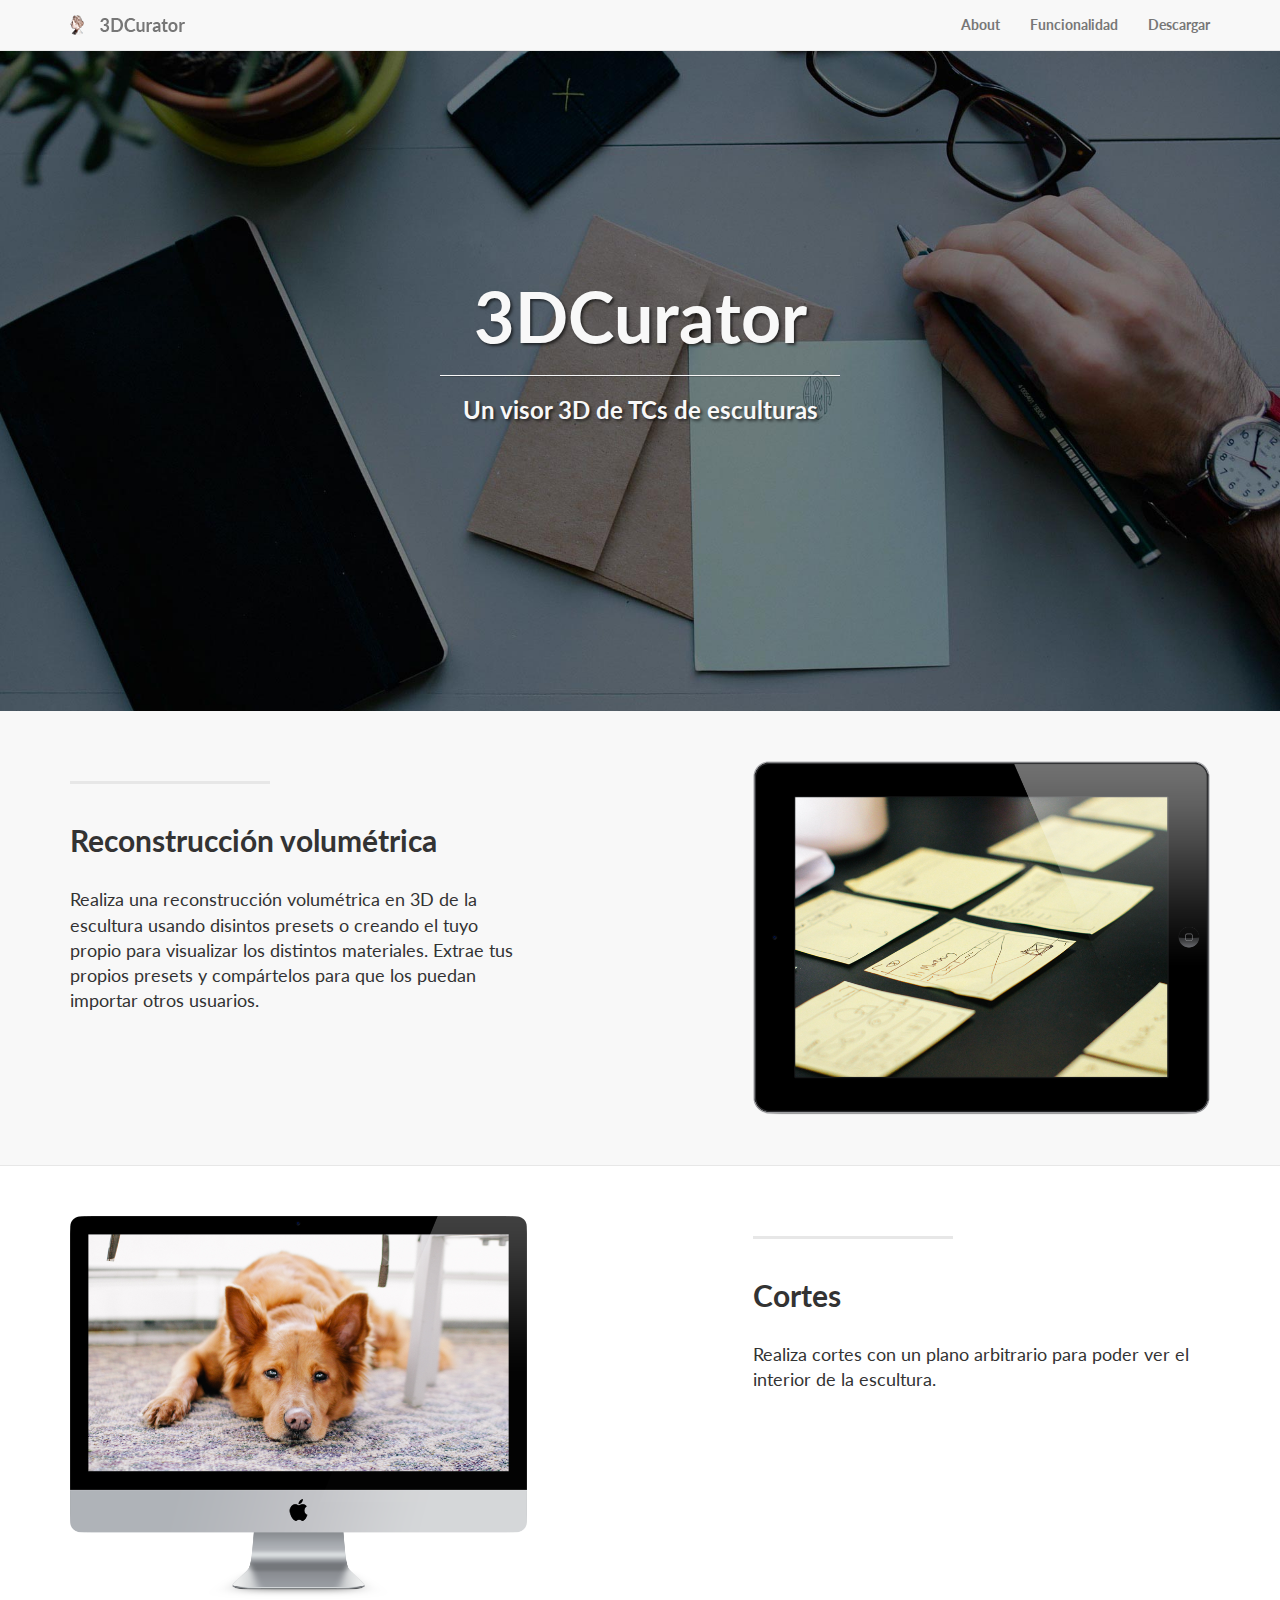
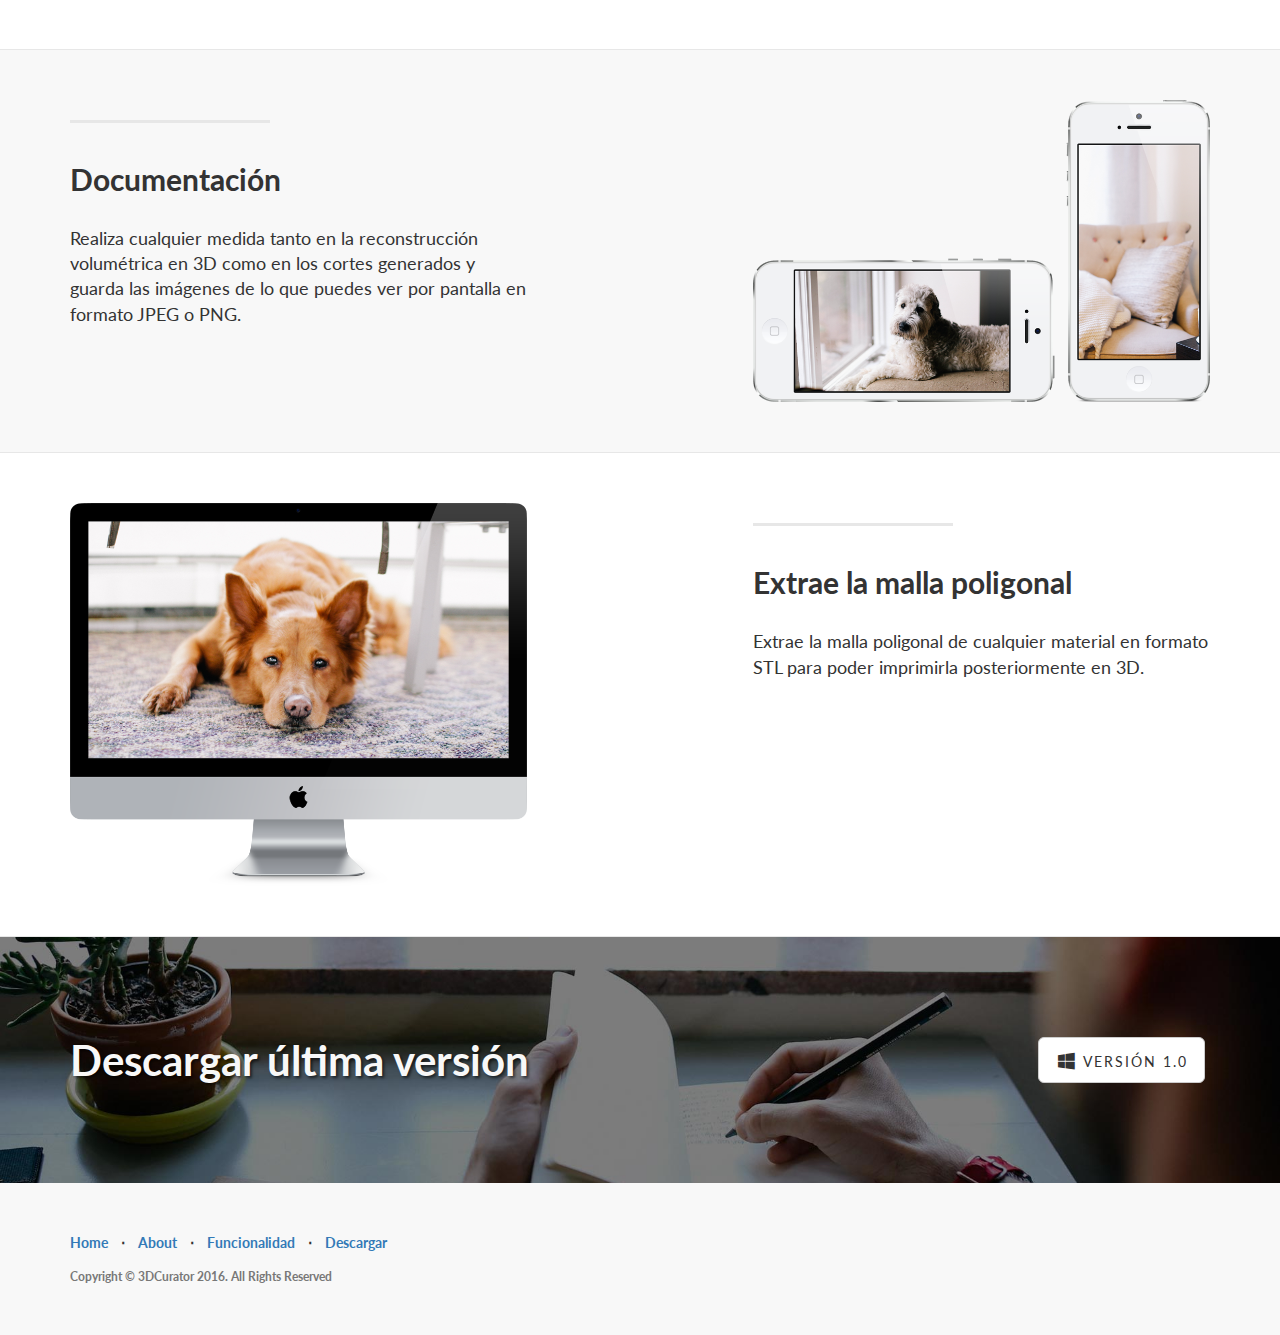
==== index.html @ 3ad32e31 "Plantilla web" ====
<!DOCTYPE html>
<html lang="es">
<head>
  <meta charset="utf-8">
  <meta http-equiv="X-UA-Compatible" content="IE=edge">
  <meta name="viewport" content="width=device-width, initial-scale=1">
  <meta name="description" content="">
  <meta name="author" content="">

  <title>3DCurator</title>

  <!-- Bootstrap Core CSS -->
  <link href="css/bootstrap.min.css" rel="stylesheet">

  <!-- Custom CSS -->
  <link href="css/landing-page.css" rel="stylesheet">

  <!-- Custom Fonts -->
  <link href="font-awesome/css/font-awesome.min.css" rel="stylesheet" type="text/css">
  <link href="http://fonts.googleapis.com/css?family=Lato:300,400,700,300italic,400italic,700italic" rel="stylesheet" type="text/css">

  <!-- HTML5 Shim and Respond.js IE8 support of HTML5 elements and media queries -->
  <!-- WARNING: Respond.js doesn't work if you view the page via file:// -->
  <!--[if lt IE 9]>
  <script src="https://oss.maxcdn.com/libs/html5shiv/3.7.0/html5shiv.js"></script>
  <script src="https://oss.maxcdn.com/libs/respond.js/1.4.2/respond.min.js"></script>
  <![endif]-->
</head>
<body>
  <!-- Navigation -->
  <nav class="navbar navbar-default navbar-fixed-top topnav" role="navigation">
    <div class="container topnav">
      <!-- Brand and toggle get grouped for better mobile display -->
      <div class="navbar-header">
        <button type="button" class="navbar-toggle" data-toggle="collapse" data-target="#bs-example-navbar-collapse-1">
          <span class="sr-only">Toggle navigation</span>
          <span class="icon-bar"></span>
          <span class="icon-bar"></span>
          <span class="icon-bar"></span>
        </button>
        <a class="navbar-brand topnav" href="#"><img height="25px" src="img/mini-banner.png" alt="logo de 3DCurator"/></a>
      </div> <!-- /.navbar-header -->
      <!-- Collect the nav links, forms, and other content for toggling -->
      <div class="collapse navbar-collapse" id="bs-example-navbar-collapse-1">
        <ul class="nav navbar-nav navbar-right">
          <li>
            <a href="#about">About</a>
          </li>
          <li>
            <a href="#funcionalidad">Funcionalidad</a>
          </li>
          <li>
            <a href="#descargar">Descargar</a>
          </li>
        </ul>
      </div> <!-- /.navbar-collapse -->
    </div> <!-- /.container -->
  </nav> <!-- /.navbar -->

  <!-- Header -->
  <a name="about"></a>
  <div class="intro-header">
    <div class="container">
      <div class="row">
        <div class="col-lg-12">
          <div class="intro-message">
            <h1>3DCurator</h1>
            <hr class="intro-divider">
            <h3>Un visor 3D de TCs de esculturas</h3>
          </div>
        </div>
      </div> <!-- /.row -->
    </div> <!-- /.container -->
  </div> <!-- /.intro-header -->

  <!-- Page Content -->
  <a  name="funcionalidad"></a>

  <div class="content-section-a">
    <div class="container">
      <div class="row">
        <div class="col-lg-5 col-sm-6">
          <hr class="section-heading-spacer">
          <div class="clearfix"></div>
          <h2 class="section-heading">Reconstrucción volumétrica</h2>
          <p class="lead">Realiza una reconstrucción volumétrica en 3D de la escultura usando disintos presets o creando el tuyo propio para visualizar los distintos materiales. Extrae tus propios presets y compártelos para que los puedan importar otros usuarios.</p>
        </div>
        <div class="col-lg-5 col-lg-offset-2 col-sm-6">
          <img class="img-responsive" src="img/ipad.png" alt="">
        </div>
      </div> <!-- /.row -->
    </div> <!-- /.container -->
  </div> <!-- /.content-section-a -->

  <div class="content-section-b">
    <div class="container">
      <div class="row">
        <div class="col-lg-5 col-lg-offset-1 col-sm-push-6  col-sm-6">
          <hr class="section-heading-spacer">
          <div class="clearfix"></div>
          <h2 class="section-heading">Cortes</h2>
          <p class="lead">Realiza cortes con un plano arbitrario para poder ver el interior de la escultura.</p>
        </div>
        <div class="col-lg-5 col-sm-pull-6  col-sm-6">
          <img class="img-responsive" src="img/dog.png" alt="">
        </div>
      </div> <!-- /.row -->
    </div> <!-- /.container -->
  </div> <!-- /.content-section-b -->

  <div class="content-section-a">
    <div class="container">
      <div class="row">
        <div class="col-lg-5 col-sm-6">
          <hr class="section-heading-spacer">
          <div class="clearfix"></div>
          <h2 class="section-heading">Documentación</h2>
          <p class="lead">Realiza cualquier medida tanto en la reconstrucción volumétrica en 3D como en los cortes generados y guarda las imágenes de lo que puedes ver por pantalla en formato JPEG o PNG.</p>
        </div>
        <div class="col-lg-5 col-lg-offset-2 col-sm-6">
          <img class="img-responsive" src="img/phones.png" alt="">
        </div>
      </div> <!-- /.row -->
    </div> <!-- /.container -->
  </div> <!-- /.content-section-a -->

  <div class="content-section-b">
    <div class="container">
      <div class="row">
        <div class="col-lg-5 col-lg-offset-1 col-sm-push-6  col-sm-6">
          <hr class="section-heading-spacer">
          <div class="clearfix"></div>
          <h2 class="section-heading">Extrae la malla poligonal</h2>
          <p class="lead">Extrae la malla poligonal de cualquier material en formato STL para poder imprimirla posteriormente en 3D.</p>
        </div>
        <div class="col-lg-5 col-sm-pull-6  col-sm-6">
          <img class="img-responsive" src="img/dog.png" alt="">
        </div>
      </div> <!-- /.row -->
    </div> <!-- /.container -->
  </div> <!-- /.content-section-b -->

  <a  name="descargar"></a>
  <div class="banner">
    <div class="container">
      <div class="row">
        <div class="col-lg-6">
          <h2>Descargar última versión</h2>
        </div>
        <div class="col-lg-6">
          <ul class="list-inline banner-social-buttons">
            <li>
              <a href="downloads/1.0/3DCurator.msi" class="btn btn-default btn-lg"><i class="fa fa-windows fa-fw"></i> <span class="network-name">Versión 1.0</span></a>
            </li>
          </ul>
        </div>
      </div> <!-- /.row -->
    </div> <!-- /.container -->
  </div> <!-- /.banner -->

  <!-- Footer -->
  <footer>
    <div class="container">
      <div class="row">
        <div class="col-lg-12">
          <ul class="list-inline">
            <li>
              <a href="#">Home</a>
            </li>
            <li class="footer-menu-divider">&sdot;</li>
            <li>
              <a href="#about">About</a>
            </li>
            <li class="footer-menu-divider">&sdot;</li>
            <li>
              <a href="#funcionalidad">Funcionalidad</a>
            </li>
            <li class="footer-menu-divider">&sdot;</li>
            <li>
              <a href="#descargar">Descargar</a>
            </li>
          </ul>
          <p class="copyright text-muted small">Copyright &copy; 3DCurator 2016. All Rights Reserved</p>
        </div>
      </div> <!-- /.row -->
    </div> <!-- /.container -->
  </footer>

  <!-- jQuery -->
  <script src="js/jquery.js"></script>

  <!-- Bootstrap Core JavaScript -->
  <script src="js/bootstrap.min.js"></script>

</body>
</html>
---- css/landing-page.css ----
/*!
 * Start Bootstrap - Landing Page Bootstrap Theme (http://startbootstrap.com)
 * Code licensed under the Apache License v2.0.
 * For details, see http://www.apache.org/licenses/LICENSE-2.0.
 */

body,
html {
    width: 100%;
    height: 100%;
}

body,
h1,
h2,
h3,
h4,
h5,
h6 {
    font-family: "Lato","Helvetica Neue",Helvetica,Arial,sans-serif;
    font-weight: 700;
}

.topnav {
    font-size: 14px; 
}

.lead {
    font-size: 18px;
    font-weight: 400;
}

.intro-header {
    padding-top: 50px; /* If you're making other pages, make sure there is 50px of padding to make sure the navbar doesn't overlap content! */
    padding-bottom: 50px;
    text-align: center;
    color: #f8f8f8;
    background: url(../img/intro-bg.jpg) no-repeat center center;
    background-size: cover;
}

.intro-message {
    position: relative;
    padding-top: 20%;
    padding-bottom: 20%;
}

.intro-message > h1 {
    margin: 0;
    text-shadow: 2px 2px 3px rgba(0,0,0,0.6);
    font-size: 5em;
}

.intro-divider {
    width: 400px;
    border-top: 1px solid #f8f8f8;
    border-bottom: 1px solid rgba(0,0,0,0.2);
}

.intro-message > h3 {
    text-shadow: 2px 2px 3px rgba(0,0,0,0.6);
}

@media(max-width:767px) {
    .intro-message {
        padding-bottom: 15%;
    }

    .intro-message > h1 {
        font-size: 3em;
    }

    ul.intro-social-buttons > li {
        display: block;
        margin-bottom: 20px;
        padding: 0;
    }

    ul.intro-social-buttons > li:last-child {
        margin-bottom: 0;
    }

    .intro-divider {
        width: 100%;
    }
}

.network-name {
    text-transform: uppercase;
    font-size: 14px;
    font-weight: 400;
    letter-spacing: 2px;
}

.content-section-a {
    padding: 50px 0;
    background-color: #f8f8f8;
}

.content-section-b {
    padding: 50px 0;
    border-top: 1px solid #e7e7e7;
    border-bottom: 1px solid #e7e7e7;
}

.section-heading {
    margin-bottom: 30px;
}

.section-heading-spacer {
    float: left;
    width: 200px;
    border-top: 3px solid #e7e7e7;
}

.banner {
    padding: 100px 0;
    color: #f8f8f8;
    background: url(../img/banner-bg.jpg) no-repeat center center;
    background-size: cover;
}

.banner h2 {
    margin: 0;
    text-shadow: 2px 2px 3px rgba(0,0,0,0.6);
    font-size: 3em;
}

.banner ul {
    margin-bottom: 0;
}

.banner-social-buttons {
    float: right;
    margin-top: 0;
}

@media(max-width:1199px) {
    ul.banner-social-buttons {
        float: left;
        margin-top: 15px;
    }
}

@media(max-width:767px) {
    .banner h2 {
        margin: 0;
        text-shadow: 2px 2px 3px rgba(0,0,0,0.6);
        font-size: 3em;
    }

    ul.banner-social-buttons > li {
        display: block;
        margin-bottom: 20px;
        padding: 0;
    }

    ul.banner-social-buttons > li:last-child {
        margin-bottom: 0;
    }
}

footer {
    padding: 50px 0;
    background-color: #f8f8f8;
}

p.copyright {
    margin: 15px 0 0;
}
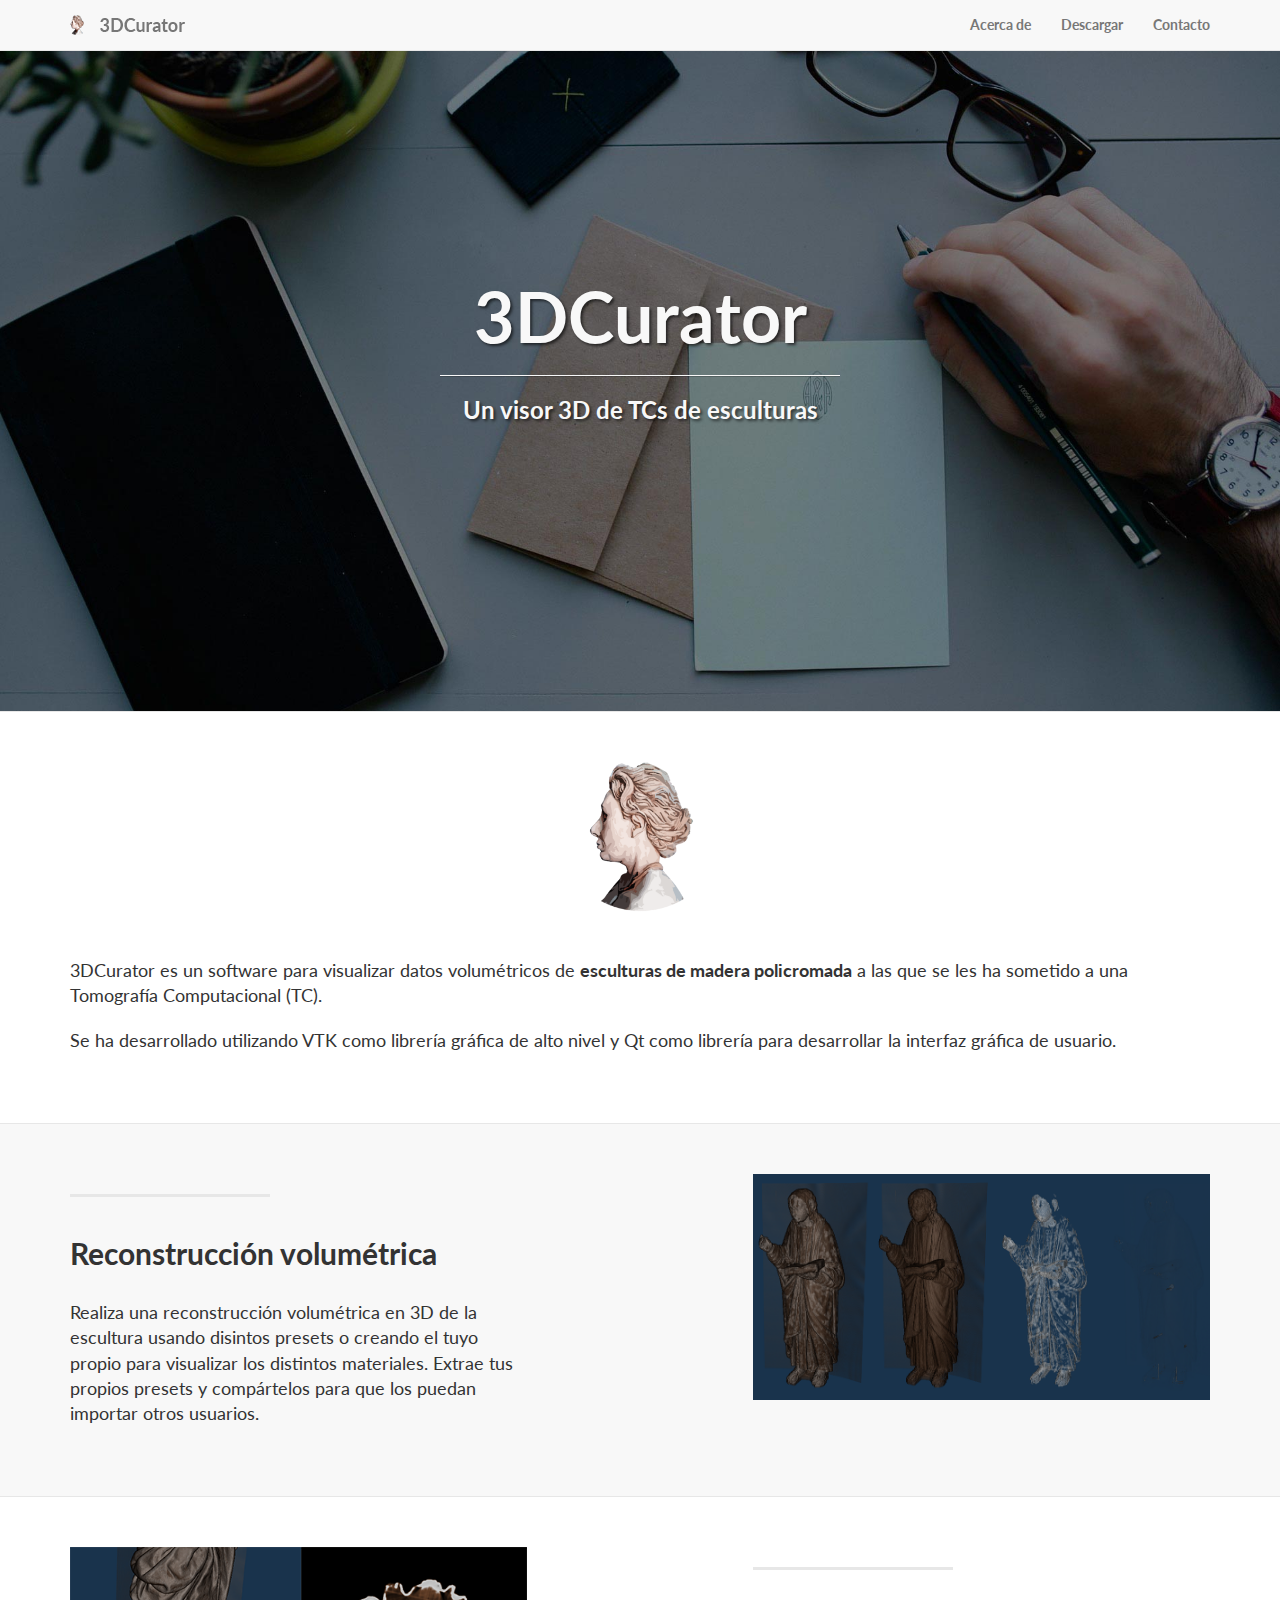
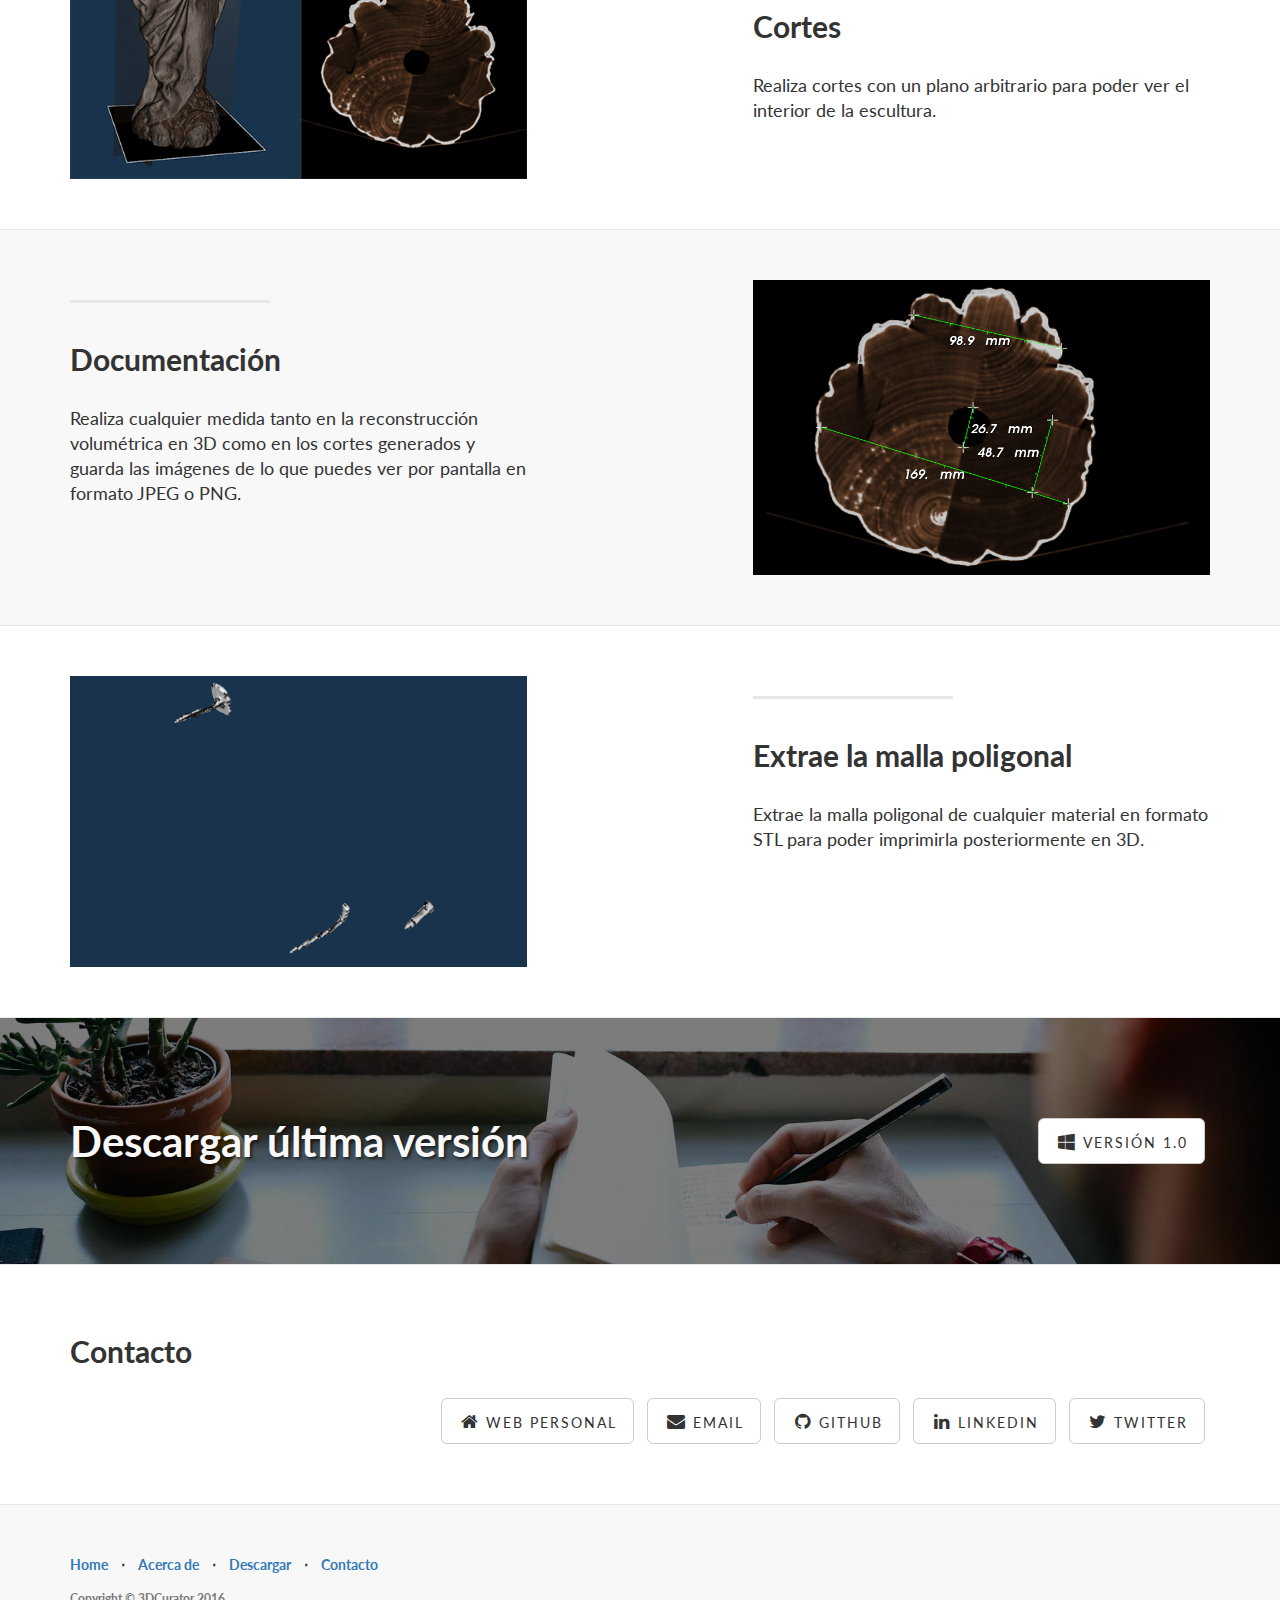
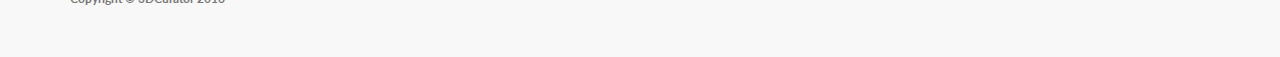
==== commit 7ed9cbb8: "Imágenes en funcionalidad y otras partes añadidas" ====
--- a/index.html
+++ b/index.html
@@ -8,6 +8,14 @@
   <meta name="author" content="">
 
   <title>3DCurator</title>
+
+  <!-- Favicon -->
+  <link href="img/icon.png" rel="icon" sizes="192x192">
+
+  <!-- Mobile Web App -->
+  <meta name="viewport" content="width=device-width, initial-scale=1.0">
+  <meta name="mobile-web-app-capable" content="yes">
+  <meta name="theme-color" content="#795548">
 
   <!-- Bootstrap Core CSS -->
   <link href="css/bootstrap.min.css" rel="stylesheet">
@@ -38,27 +46,27 @@
           <span class="icon-bar"></span>
           <span class="icon-bar"></span>
         </button>
-        <a class="navbar-brand topnav" href="#"><img height="25px" src="img/mini-banner.png" alt="logo de 3DCurator"/></a>
+        <a class="navbar-brand topnav" href="#home"><img id="banner-logo" src="img/mini-banner.png" alt="Banner con logo de 3DCurator"/></a>
       </div> <!-- /.navbar-header -->
       <!-- Collect the nav links, forms, and other content for toggling -->
       <div class="collapse navbar-collapse" id="bs-example-navbar-collapse-1">
         <ul class="nav navbar-nav navbar-right">
           <li>
-            <a href="#about">About</a>
-          </li>
-          <li>
-            <a href="#funcionalidad">Funcionalidad</a>
+            <a href="#acercade">Acerca de</a>
           </li>
           <li>
             <a href="#descargar">Descargar</a>
           </li>
+          <li>
+            <a href="#contacto">Contacto</a>
+          </li>
         </ul>
       </div> <!-- /.navbar-collapse -->
     </div> <!-- /.container -->
   </nav> <!-- /.navbar -->
 
   <!-- Header -->
-  <a name="about"></a>
+  <a name="home"></a>
   <div class="intro-header">
     <div class="container">
       <div class="row">
@@ -74,7 +82,16 @@
   </div> <!-- /.intro-header -->
 
   <!-- Page Content -->
-  <a  name="funcionalidad"></a>
+  <a  name="acercade"></a>
+
+  <div class="content-section-b">
+    <div class="container">
+      <img id="about-software-logo" src="img/icon.png" alt="logo de 3DCurator"/>
+      <p class="lead"><br></p>
+      <p class="lead">3DCurator es un software para visualizar datos volumétricos de <strong>esculturas de madera policromada</strong> a las que se les ha sometido a una Tomografía Computacional (TC).</p>
+      <p class="lead">Se ha desarrollado utilizando VTK como librería gráfica de alto nivel y Qt como librería para desarrollar la interfaz gráfica de usuario.</p>
+    </div> <!-- /.container -->
+  </div> <!-- /.content-section-b -->
 
   <div class="content-section-a">
     <div class="container">
@@ -86,7 +103,7 @@
           <p class="lead">Realiza una reconstrucción volumétrica en 3D de la escultura usando disintos presets o creando el tuyo propio para visualizar los distintos materiales. Extrae tus propios presets y compártelos para que los puedan importar otros usuarios.</p>
         </div>
         <div class="col-lg-5 col-lg-offset-2 col-sm-6">
-          <img class="img-responsive" src="img/ipad.png" alt="">
+          <img class="img-responsive" src="img/san-juan-evangelista.png" alt="Escultura de San Juan Evangelista reconstruida con distintos presets">
         </div>
       </div> <!-- /.row -->
     </div> <!-- /.container -->
@@ -102,7 +119,7 @@
           <p class="lead">Realiza cortes con un plano arbitrario para poder ver el interior de la escultura.</p>
         </div>
         <div class="col-lg-5 col-sm-pull-6  col-sm-6">
-          <img class="img-responsive" src="img/dog.png" alt="">
+          <img class="img-responsive" src="img/corte-inmaculada-concepcion.png" alt="Visualización de un corte sobre la escultura de Inmaculada Concepción">
         </div>
       </div> <!-- /.row -->
     </div> <!-- /.container -->
@@ -118,7 +135,7 @@
           <p class="lead">Realiza cualquier medida tanto en la reconstrucción volumétrica en 3D como en los cortes generados y guarda las imágenes de lo que puedes ver por pantalla en formato JPEG o PNG.</p>
         </div>
         <div class="col-lg-5 col-lg-offset-2 col-sm-6">
-          <img class="img-responsive" src="img/phones.png" alt="">
+          <img class="img-responsive" src="img/reglas.png" alt="Distintas reglas midiendo elementos de un corte en la escultura de Inmaculada Concepción">
         </div>
       </div> <!-- /.row -->
     </div> <!-- /.container -->
@@ -134,7 +151,7 @@
           <p class="lead">Extrae la malla poligonal de cualquier material en formato STL para poder imprimirla posteriormente en 3D.</p>
         </div>
         <div class="col-lg-5 col-sm-pull-6  col-sm-6">
-          <img class="img-responsive" src="img/dog.png" alt="">
+          <img class="img-responsive" src="img/malla-clavos.png" alt="Malla poligonal con los clavos extraídos de la escultura de San Juan Evangelista">
         </div>
       </div> <!-- /.row -->
     </div> <!-- /.container -->
@@ -158,6 +175,31 @@
     </div> <!-- /.container -->
   </div> <!-- /.banner -->
 
+  <!-- Contacto -->
+  <a name="contacto"></a>
+  <div class="content-section-b">
+    <div class="container">
+      <h2 class="section-heading">Contacto</h2>
+      <ul class="list-inline banner-social-buttons">
+        <li>
+          <a href="http://fblupi.github.io/" target="_blank" class="btn btn-default btn-lg"><i class="fa fa-home fa-fw"></i> <span class="network-name">Web personal</span></a>
+        </li>
+        <li>
+          <a href="mailto:mailto:fboli94@gmail.com?subject=Feedback%203DCurator" class="btn btn-default btn-lg"><i class="fa fa-envelope fa-fw"></i> <span class="network-name">Email</span></a>
+        </li>
+        <li>
+          <a href="https://github.com/fblupi" target="_blank" class="btn btn-default btn-lg"><i class="fa fa-github fa-fw"></i> <span class="network-name">GitHub</span></a>
+        </li>
+        <li>
+          <a href="https://es.linkedin.com/in/fblupi" target="_blank" class="btn btn-default btn-lg"><i class="fa fa-linkedin fa-fw"></i> <span class="network-name">LinkedIn</span></a>
+        </li>
+        <li>
+          <a href="https://twitter.com/fblupi" target="_blank" class="btn btn-default btn-lg"><i class="fa fa-twitter fa-fw"></i> <span class="network-name">Twitter</span></a>
+        </li>
+      </ul>
+    </div> <!-- /.container -->
+  </div> <!-- /.content-section-b -->
+
   <!-- Footer -->
   <footer>
     <div class="container">
@@ -165,22 +207,22 @@
         <div class="col-lg-12">
           <ul class="list-inline">
             <li>
-              <a href="#">Home</a>
+              <a href="#home">Home</a>
             </li>
             <li class="footer-menu-divider">&sdot;</li>
             <li>
-              <a href="#about">About</a>
+              <a href="#acercade">Acerca de</a>
             </li>
             <li class="footer-menu-divider">&sdot;</li>
             <li>
-              <a href="#funcionalidad">Funcionalidad</a>
+              <a href="#descargar">Descargar</a>
             </li>
             <li class="footer-menu-divider">&sdot;</li>
             <li>
-              <a href="#descargar">Descargar</a>
+              <a href="#contacto">Contacto</a>
             </li>
           </ul>
-          <p class="copyright text-muted small">Copyright &copy; 3DCurator 2016. All Rights Reserved</p>
+          <p class="copyright text-muted small">Copyright &copy; 3DCurator 2016</p>
         </div>
       </div> <!-- /.row -->
     </div> <!-- /.container -->
--- a/css/landing-page.css
+++ b/css/landing-page.css
@@ -22,7 +22,7 @@
 }
 
 .topnav {
-    font-size: 14px; 
+    font-size: 14px;
 }
 
 .lead {
@@ -167,4 +167,15 @@
 
 p.copyright {
     margin: 15px 0 0;
-}+}
+
+#banner-logo {
+  height: 25px;
+}
+
+#about-software-logo {
+  height: 150px;
+  display: block;
+  margin-left: auto;
+  margin-right: auto;
+}
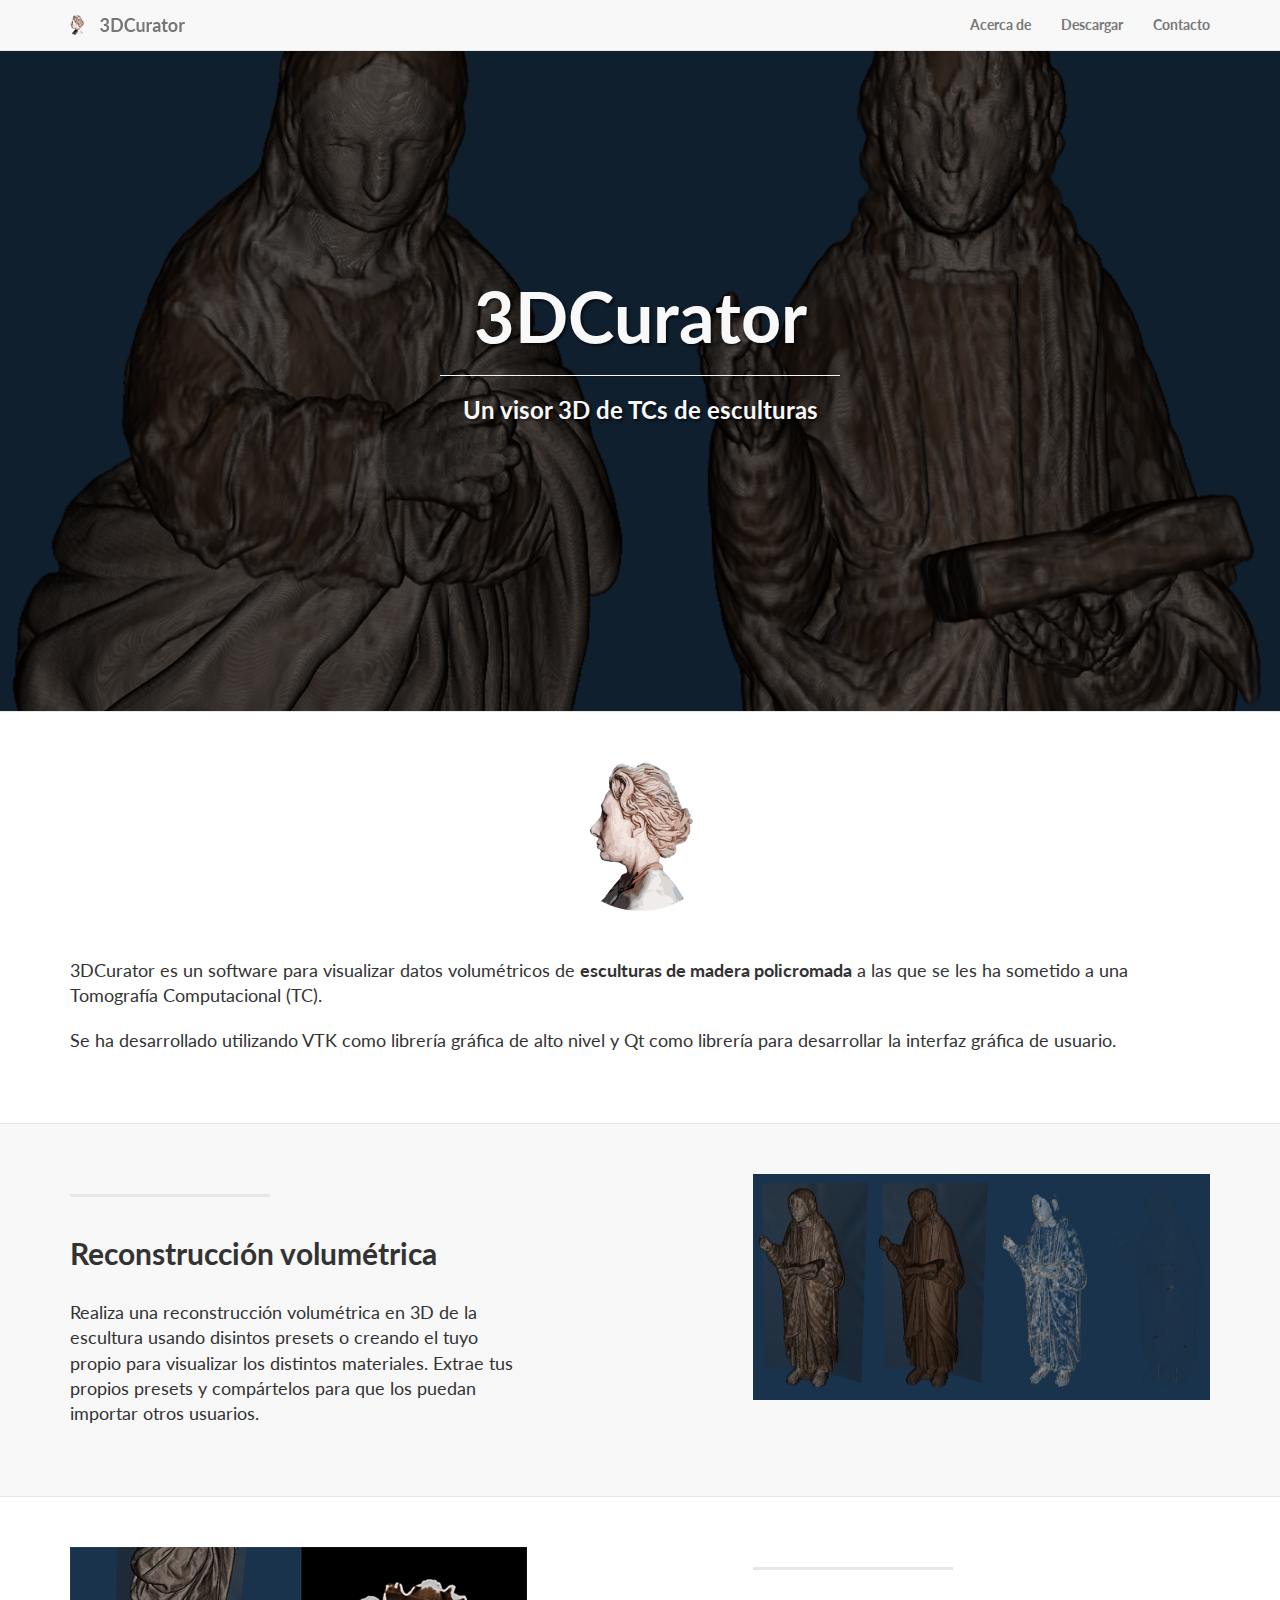
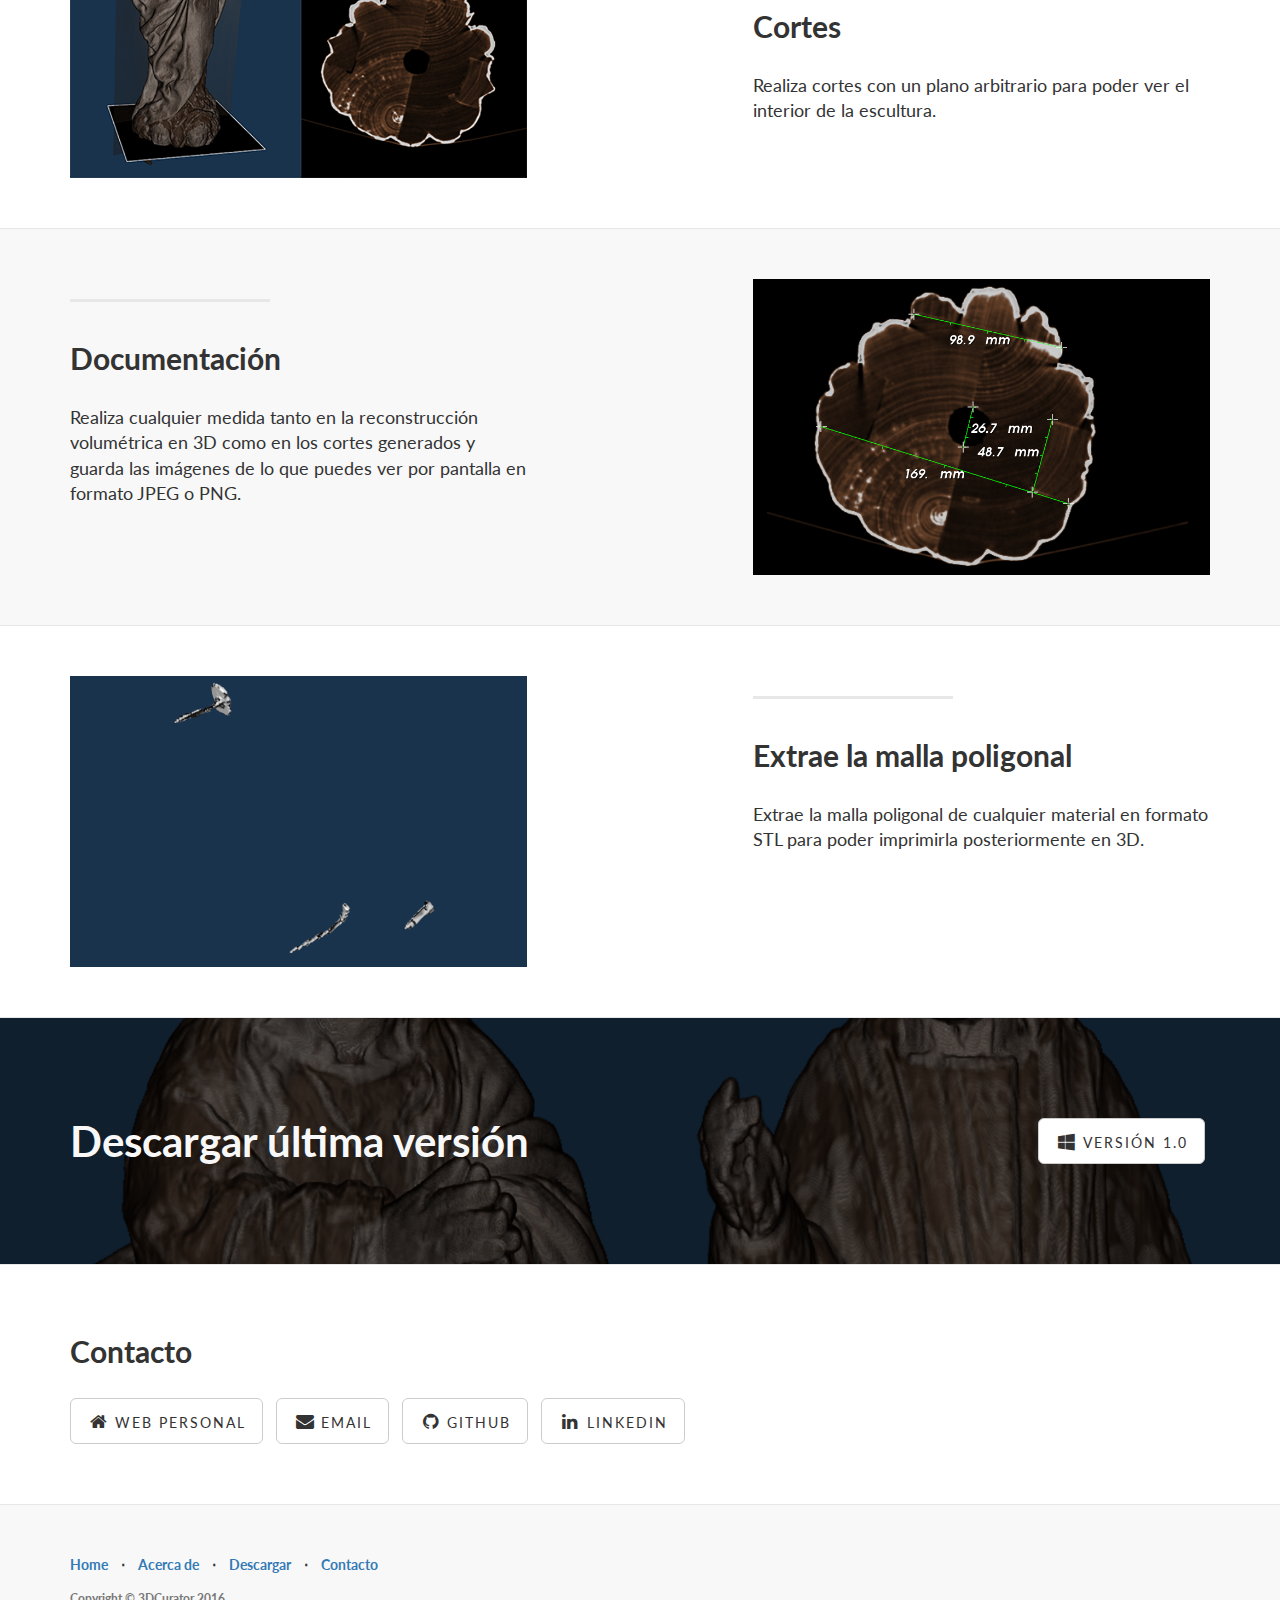
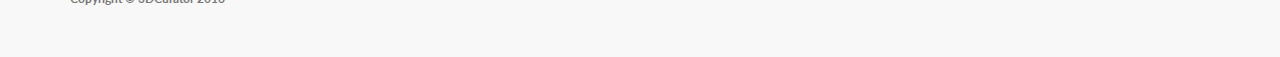
==== commit 5a04cc54: "Retoque en fondo de descarga" ====
--- a/index.html
+++ b/index.html
@@ -165,7 +165,7 @@
           <h2>Descargar última versión</h2>
         </div>
         <div class="col-lg-6">
-          <ul class="list-inline banner-social-buttons">
+          <ul class="list-inline banner-download">
             <li>
               <a href="downloads/1.0/3DCurator.msi" class="btn btn-default btn-lg"><i class="fa fa-windows fa-fw"></i> <span class="network-name">Versión 1.0</span></a>
             </li>
@@ -193,9 +193,6 @@
         <li>
           <a href="https://es.linkedin.com/in/fblupi" target="_blank" class="btn btn-default btn-lg"><i class="fa fa-linkedin fa-fw"></i> <span class="network-name">LinkedIn</span></a>
         </li>
-        <li>
-          <a href="https://twitter.com/fblupi" target="_blank" class="btn btn-default btn-lg"><i class="fa fa-twitter fa-fw"></i> <span class="network-name">Twitter</span></a>
-        </li>
       </ul>
     </div> <!-- /.container -->
   </div> <!-- /.content-section-b -->
--- a/css/landing-page.css
+++ b/css/landing-page.css
@@ -35,7 +35,7 @@
     padding-bottom: 50px;
     text-align: center;
     color: #f8f8f8;
-    background: url(../img/intro-bg.jpg) no-repeat center center;
+    background: url(../img/intro-bg.png) no-repeat center center;
     background-size: cover;
 }
 
@@ -116,13 +116,12 @@
 .banner {
     padding: 100px 0;
     color: #f8f8f8;
-    background: url(../img/banner-bg.jpg) no-repeat center center;
+    background: url(../img/intro-bg.png) no-repeat center center;
     background-size: cover;
 }
 
 .banner h2 {
     margin: 0;
-    text-shadow: 2px 2px 3px rgba(0,0,0,0.6);
     font-size: 3em;
 }
 
@@ -130,13 +129,18 @@
     margin-bottom: 0;
 }
 
-.banner-social-buttons {
+.banner-download {
     float: right;
     margin-top: 0;
 }
 
+.banner-social-buttons {
+    float: left;
+    margin-top: 0;
+}
+
 @media(max-width:1199px) {
-    ul.banner-social-buttons {
+    ul.banner-social-buttons, ul.banner-download {
         float: left;
         margin-top: 15px;
     }
@@ -149,13 +153,13 @@
         font-size: 3em;
     }
 
-    ul.banner-social-buttons > li {
+    ul.banner-social-buttons > li, ul.banner-download > li {
         display: block;
         margin-bottom: 20px;
         padding: 0;
     }
 
-    ul.banner-social-buttons > li:last-child {
+    ul.banner-social-buttons > li:last-child, ul.banner-download > li:last-child {
         margin-bottom: 0;
     }
 }
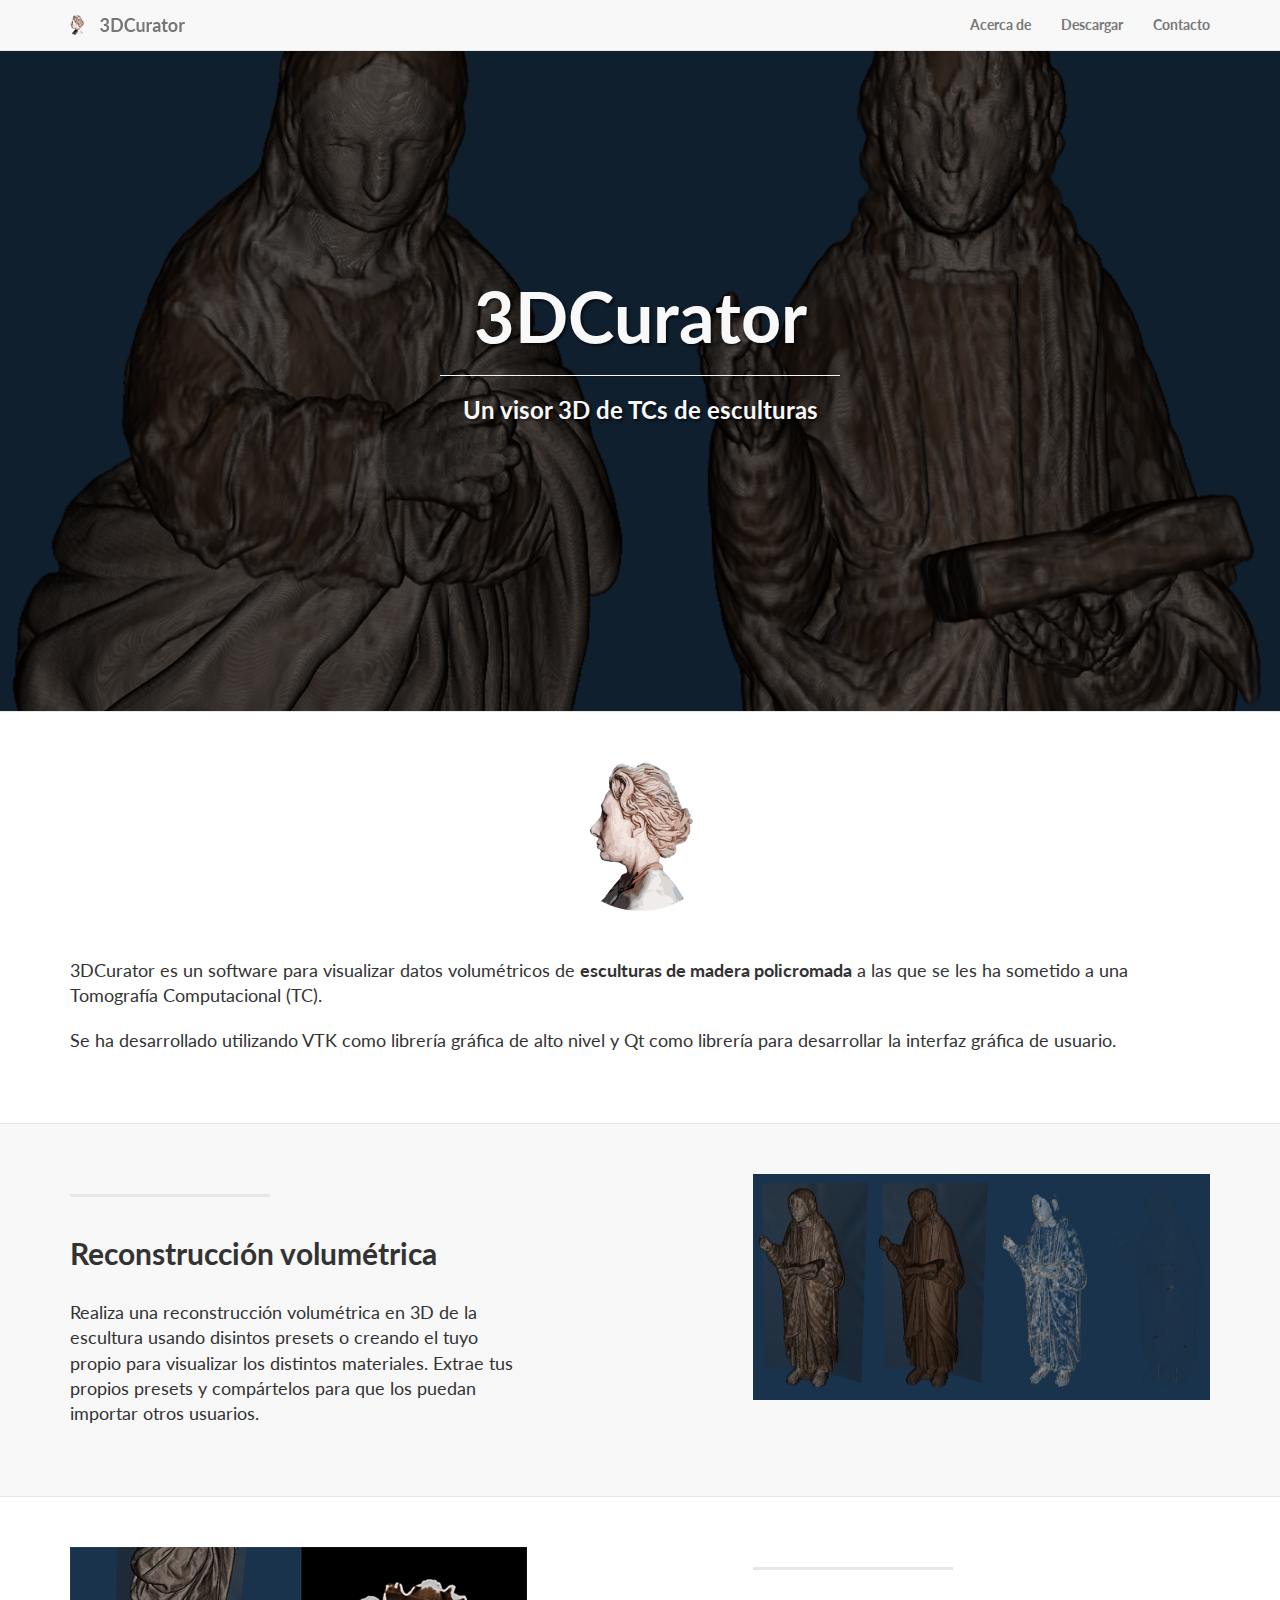
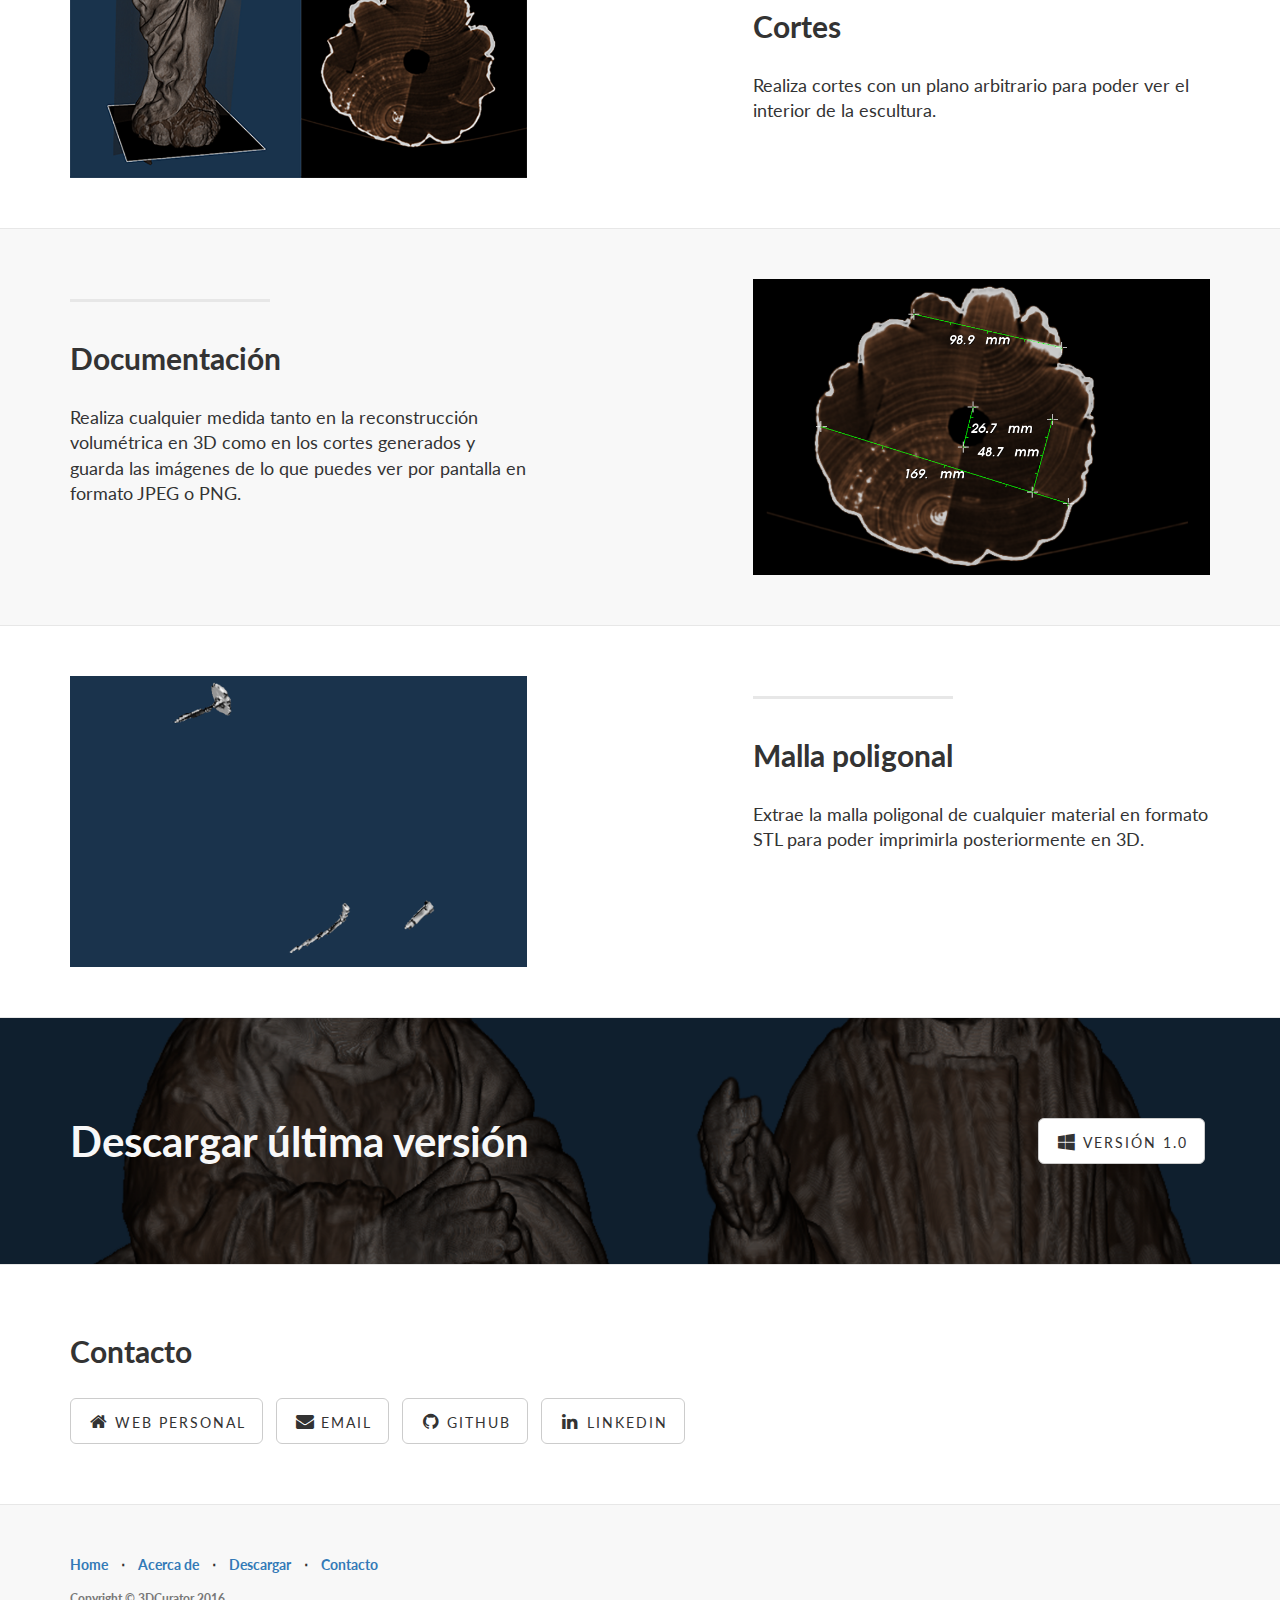
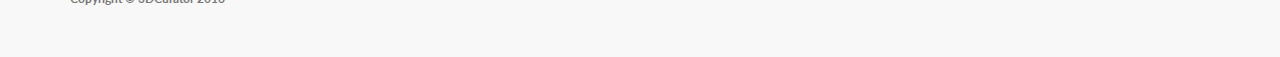
==== commit 6c3f760b: "Pequeño cambio en un título" ====
--- a/index.html
+++ b/index.html
@@ -147,7 +147,7 @@
         <div class="col-lg-5 col-lg-offset-1 col-sm-push-6  col-sm-6">
           <hr class="section-heading-spacer">
           <div class="clearfix"></div>
-          <h2 class="section-heading">Extrae la malla poligonal</h2>
+          <h2 class="section-heading">Malla poligonal</h2>
           <p class="lead">Extrae la malla poligonal de cualquier material en formato STL para poder imprimirla posteriormente en 3D.</p>
         </div>
         <div class="col-lg-5 col-sm-pull-6  col-sm-6">
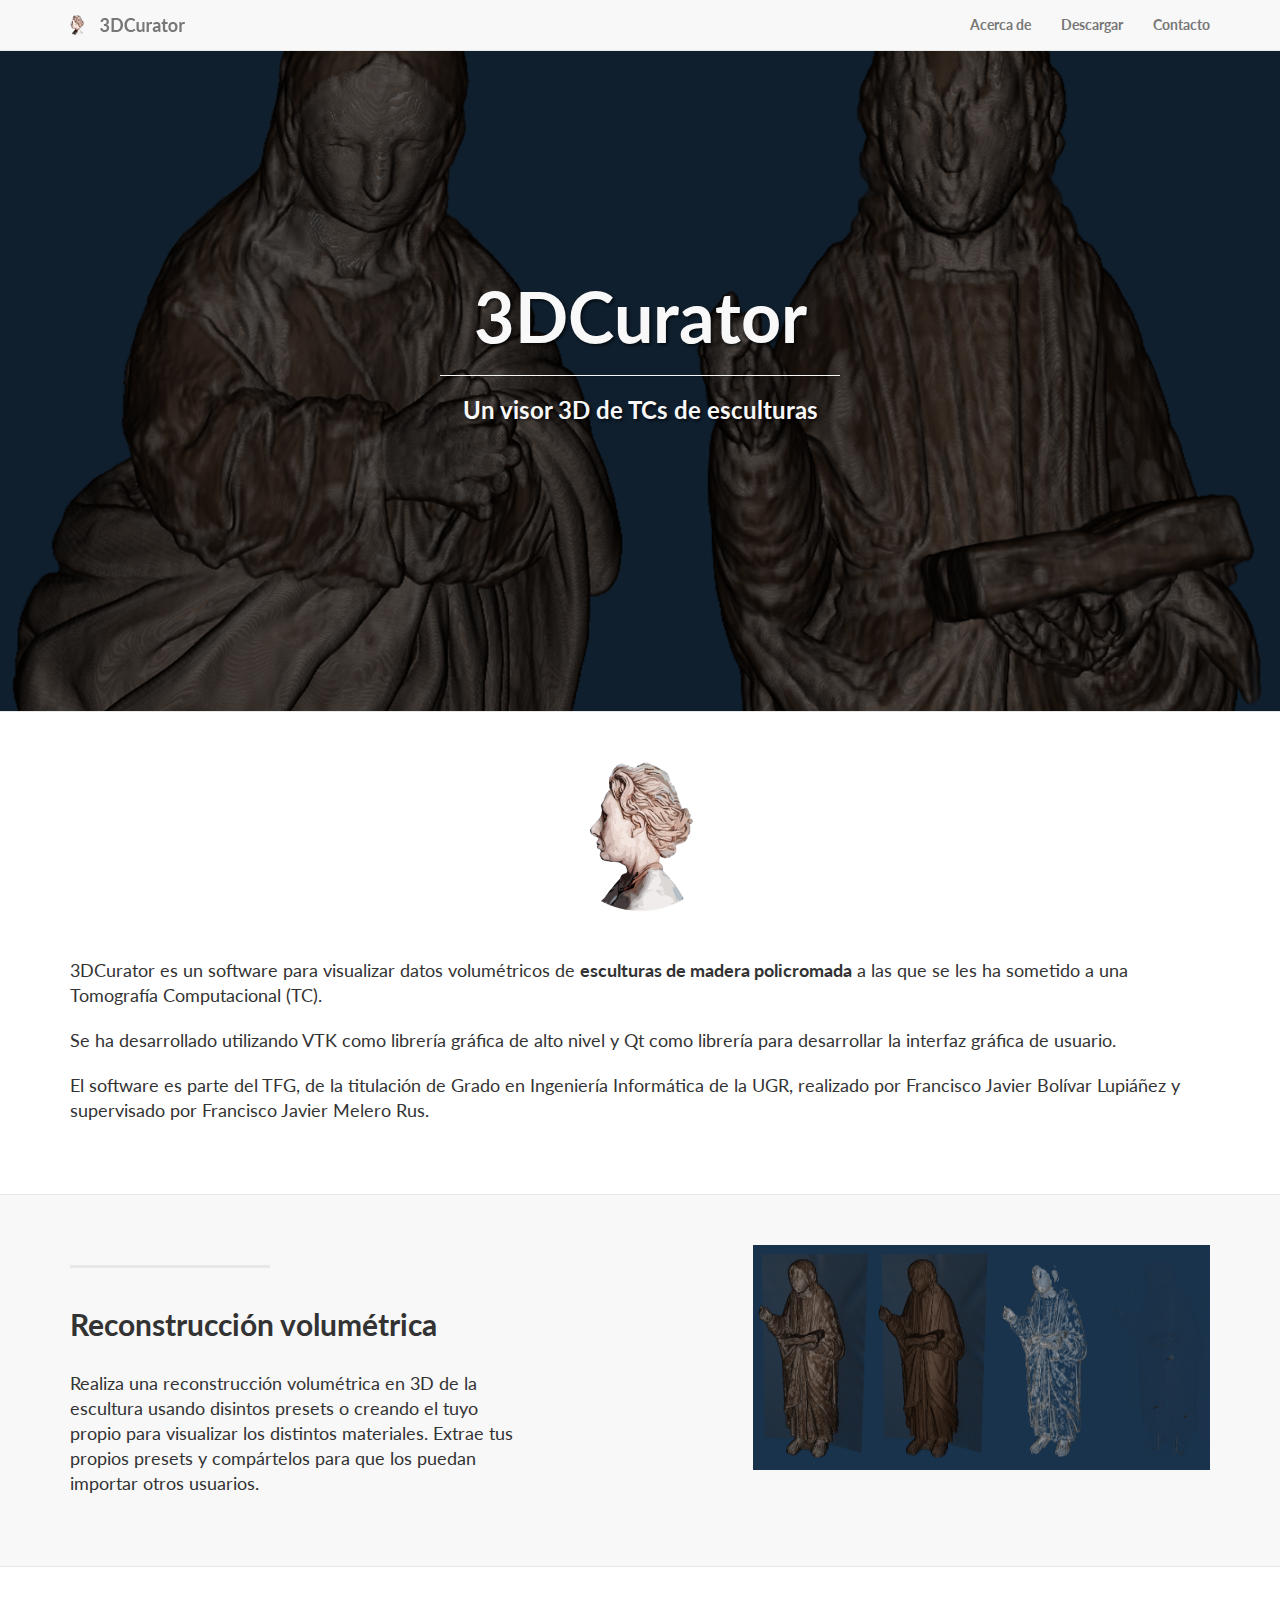
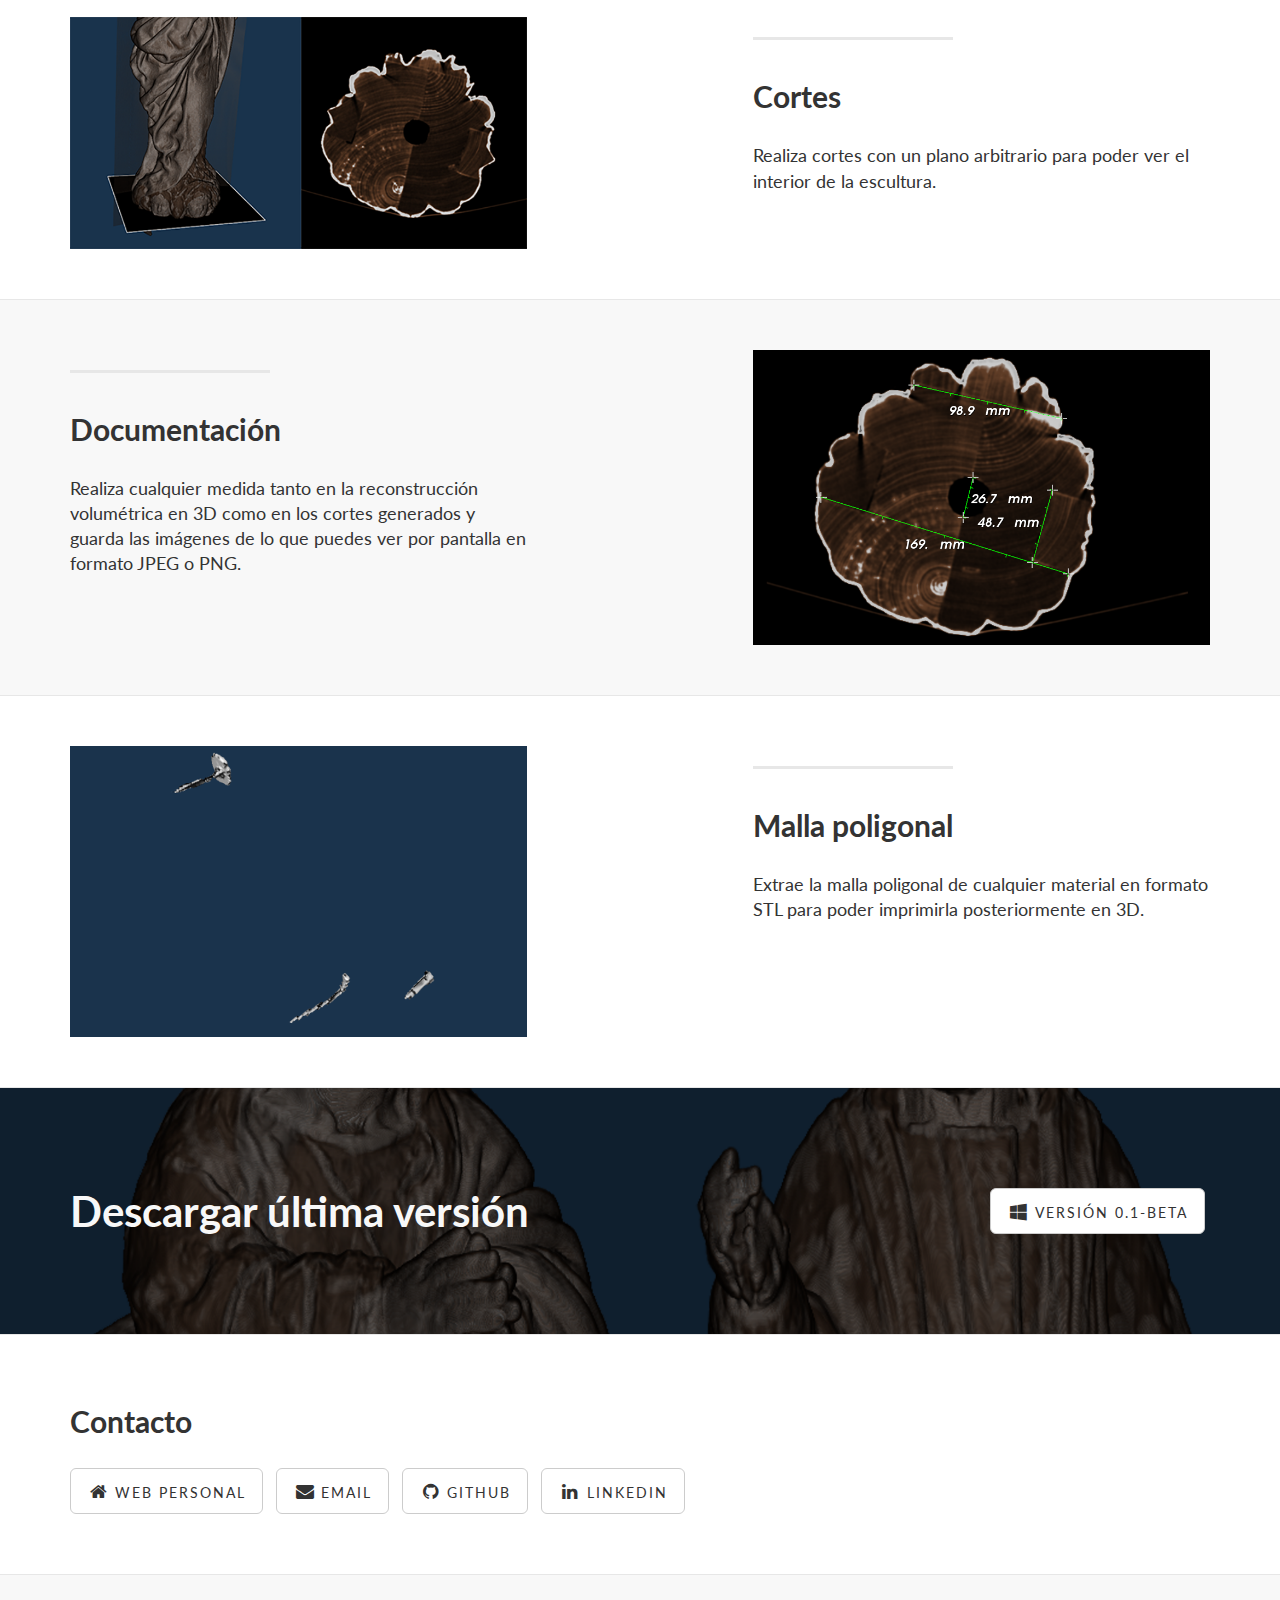
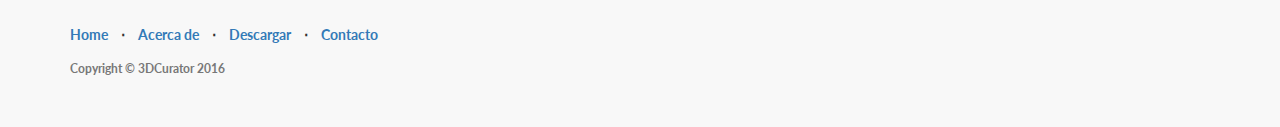
==== commit 4298c014: "Versión beta y actualizado acerca de" ====
--- a/index.html
+++ b/index.html
@@ -90,6 +90,7 @@
       <p class="lead"><br></p>
       <p class="lead">3DCurator es un software para visualizar datos volumétricos de <strong>esculturas de madera policromada</strong> a las que se les ha sometido a una Tomografía Computacional (TC).</p>
       <p class="lead">Se ha desarrollado utilizando VTK como librería gráfica de alto nivel y Qt como librería para desarrollar la interfaz gráfica de usuario.</p>
+      <p class="lead">El software es parte del TFG, de la titulación de Grado en Ingeniería Informática de la UGR, realizado por Francisco Javier Bolívar Lupiáñez y supervisado por Francisco Javier Melero Rus.</p>
     </div> <!-- /.container -->
   </div> <!-- /.content-section-b -->
 
@@ -167,7 +168,7 @@
         <div class="col-lg-6">
           <ul class="list-inline banner-download">
             <li>
-              <a href="downloads/1.0/3DCurator.msi" class="btn btn-default btn-lg"><i class="fa fa-windows fa-fw"></i> <span class="network-name">Versión 1.0</span></a>
+              <a href="downloads/0.1/3DCurator 0.1-beta.msi" class="btn btn-default btn-lg"><i class="fa fa-windows fa-fw"></i> <span class="network-name">Versión 0.1-beta</span></a>
             </li>
           </ul>
         </div>
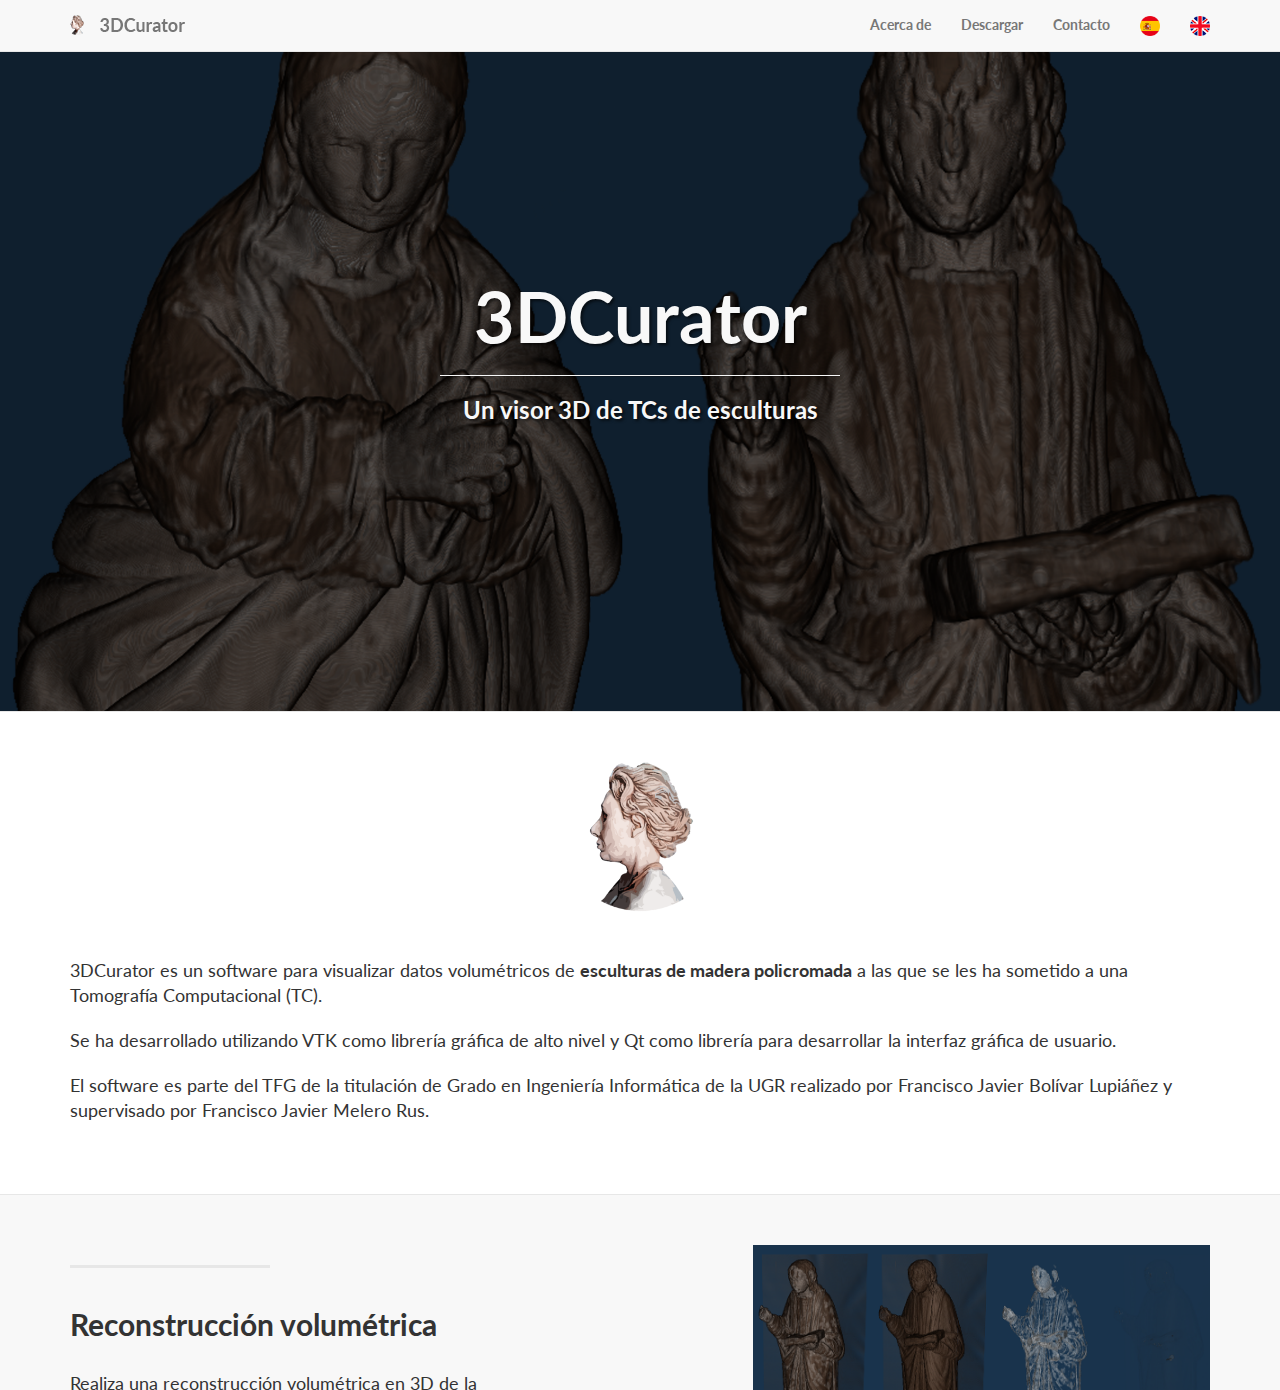
==== commit 3340d0d2: "Internacionalización" ====
--- a/index.html
+++ b/index.html
@@ -1,236 +1,11 @@
 <!DOCTYPE html>
-<html lang="es">
 <head>
-  <meta charset="utf-8">
-  <meta http-equiv="X-UA-Compatible" content="IE=edge">
-  <meta name="viewport" content="width=device-width, initial-scale=1">
   <meta name="description" content="">
   <meta name="author" content="">
-
+  <meta http-equiv="refresh" content="0; url=./es-ES/index.html">
   <title>3DCurator</title>
-
-  <!-- Favicon -->
-  <link href="img/icon.png" rel="icon" sizes="192x192">
-
-  <!-- Mobile Web App -->
-  <meta name="viewport" content="width=device-width, initial-scale=1.0">
-  <meta name="mobile-web-app-capable" content="yes">
-  <meta name="theme-color" content="#795548">
-
-  <!-- Bootstrap Core CSS -->
-  <link href="css/bootstrap.min.css" rel="stylesheet">
-
-  <!-- Custom CSS -->
-  <link href="css/landing-page.css" rel="stylesheet">
-
-  <!-- Custom Fonts -->
-  <link href="font-awesome/css/font-awesome.min.css" rel="stylesheet" type="text/css">
-  <link href="http://fonts.googleapis.com/css?family=Lato:300,400,700,300italic,400italic,700italic" rel="stylesheet" type="text/css">
-
-  <!-- HTML5 Shim and Respond.js IE8 support of HTML5 elements and media queries -->
-  <!-- WARNING: Respond.js doesn't work if you view the page via file:// -->
-  <!--[if lt IE 9]>
-  <script src="https://oss.maxcdn.com/libs/html5shiv/3.7.0/html5shiv.js"></script>
-  <script src="https://oss.maxcdn.com/libs/respond.js/1.4.2/respond.min.js"></script>
-  <![endif]-->
+  <link href="../img/icon.png" rel="icon" sizes="192x192">
 </head>
 <body>
-  <!-- Navigation -->
-  <nav class="navbar navbar-default navbar-fixed-top topnav" role="navigation">
-    <div class="container topnav">
-      <!-- Brand and toggle get grouped for better mobile display -->
-      <div class="navbar-header">
-        <button type="button" class="navbar-toggle" data-toggle="collapse" data-target="#bs-example-navbar-collapse-1">
-          <span class="sr-only">Toggle navigation</span>
-          <span class="icon-bar"></span>
-          <span class="icon-bar"></span>
-          <span class="icon-bar"></span>
-        </button>
-        <a class="navbar-brand topnav" href="#home"><img id="banner-logo" src="img/mini-banner.png" alt="Banner con logo de 3DCurator"/></a>
-      </div> <!-- /.navbar-header -->
-      <!-- Collect the nav links, forms, and other content for toggling -->
-      <div class="collapse navbar-collapse" id="bs-example-navbar-collapse-1">
-        <ul class="nav navbar-nav navbar-right">
-          <li>
-            <a href="#acercade">Acerca de</a>
-          </li>
-          <li>
-            <a href="#descargar">Descargar</a>
-          </li>
-          <li>
-            <a href="#contacto">Contacto</a>
-          </li>
-        </ul>
-      </div> <!-- /.navbar-collapse -->
-    </div> <!-- /.container -->
-  </nav> <!-- /.navbar -->
-
-  <!-- Header -->
-  <a name="home"></a>
-  <div class="intro-header">
-    <div class="container">
-      <div class="row">
-        <div class="col-lg-12">
-          <div class="intro-message">
-            <h1>3DCurator</h1>
-            <hr class="intro-divider">
-            <h3>Un visor 3D de TCs de esculturas</h3>
-          </div>
-        </div>
-      </div> <!-- /.row -->
-    </div> <!-- /.container -->
-  </div> <!-- /.intro-header -->
-
-  <!-- Page Content -->
-  <a  name="acercade"></a>
-
-  <div class="content-section-b">
-    <div class="container">
-      <img id="about-software-logo" src="img/icon.png" alt="logo de 3DCurator"/>
-      <p class="lead"><br></p>
-      <p class="lead">3DCurator es un software para visualizar datos volumétricos de <strong>esculturas de madera policromada</strong> a las que se les ha sometido a una Tomografía Computacional (TC).</p>
-      <p class="lead">Se ha desarrollado utilizando VTK como librería gráfica de alto nivel y Qt como librería para desarrollar la interfaz gráfica de usuario.</p>
-      <p class="lead">El software es parte del TFG, de la titulación de Grado en Ingeniería Informática de la UGR, realizado por Francisco Javier Bolívar Lupiáñez y supervisado por Francisco Javier Melero Rus.</p>
-    </div> <!-- /.container -->
-  </div> <!-- /.content-section-b -->
-
-  <div class="content-section-a">
-    <div class="container">
-      <div class="row">
-        <div class="col-lg-5 col-sm-6">
-          <hr class="section-heading-spacer">
-          <div class="clearfix"></div>
-          <h2 class="section-heading">Reconstrucción volumétrica</h2>
-          <p class="lead">Realiza una reconstrucción volumétrica en 3D de la escultura usando disintos presets o creando el tuyo propio para visualizar los distintos materiales. Extrae tus propios presets y compártelos para que los puedan importar otros usuarios.</p>
-        </div>
-        <div class="col-lg-5 col-lg-offset-2 col-sm-6">
-          <img class="img-responsive" src="img/san-juan-evangelista.png" alt="Escultura de San Juan Evangelista reconstruida con distintos presets">
-        </div>
-      </div> <!-- /.row -->
-    </div> <!-- /.container -->
-  </div> <!-- /.content-section-a -->
-
-  <div class="content-section-b">
-    <div class="container">
-      <div class="row">
-        <div class="col-lg-5 col-lg-offset-1 col-sm-push-6  col-sm-6">
-          <hr class="section-heading-spacer">
-          <div class="clearfix"></div>
-          <h2 class="section-heading">Cortes</h2>
-          <p class="lead">Realiza cortes con un plano arbitrario para poder ver el interior de la escultura.</p>
-        </div>
-        <div class="col-lg-5 col-sm-pull-6  col-sm-6">
-          <img class="img-responsive" src="img/corte-inmaculada-concepcion.png" alt="Visualización de un corte sobre la escultura de Inmaculada Concepción">
-        </div>
-      </div> <!-- /.row -->
-    </div> <!-- /.container -->
-  </div> <!-- /.content-section-b -->
-
-  <div class="content-section-a">
-    <div class="container">
-      <div class="row">
-        <div class="col-lg-5 col-sm-6">
-          <hr class="section-heading-spacer">
-          <div class="clearfix"></div>
-          <h2 class="section-heading">Documentación</h2>
-          <p class="lead">Realiza cualquier medida tanto en la reconstrucción volumétrica en 3D como en los cortes generados y guarda las imágenes de lo que puedes ver por pantalla en formato JPEG o PNG.</p>
-        </div>
-        <div class="col-lg-5 col-lg-offset-2 col-sm-6">
-          <img class="img-responsive" src="img/reglas.png" alt="Distintas reglas midiendo elementos de un corte en la escultura de Inmaculada Concepción">
-        </div>
-      </div> <!-- /.row -->
-    </div> <!-- /.container -->
-  </div> <!-- /.content-section-a -->
-
-  <div class="content-section-b">
-    <div class="container">
-      <div class="row">
-        <div class="col-lg-5 col-lg-offset-1 col-sm-push-6  col-sm-6">
-          <hr class="section-heading-spacer">
-          <div class="clearfix"></div>
-          <h2 class="section-heading">Malla poligonal</h2>
-          <p class="lead">Extrae la malla poligonal de cualquier material en formato STL para poder imprimirla posteriormente en 3D.</p>
-        </div>
-        <div class="col-lg-5 col-sm-pull-6  col-sm-6">
-          <img class="img-responsive" src="img/malla-clavos.png" alt="Malla poligonal con los clavos extraídos de la escultura de San Juan Evangelista">
-        </div>
-      </div> <!-- /.row -->
-    </div> <!-- /.container -->
-  </div> <!-- /.content-section-b -->
-
-  <a  name="descargar"></a>
-  <div class="banner">
-    <div class="container">
-      <div class="row">
-        <div class="col-lg-6">
-          <h2>Descargar última versión</h2>
-        </div>
-        <div class="col-lg-6">
-          <ul class="list-inline banner-download">
-            <li>
-              <a href="downloads/0.1/3DCurator 0.1-beta.msi" class="btn btn-default btn-lg"><i class="fa fa-windows fa-fw"></i> <span class="network-name">Versión 0.1-beta</span></a>
-            </li>
-          </ul>
-        </div>
-      </div> <!-- /.row -->
-    </div> <!-- /.container -->
-  </div> <!-- /.banner -->
-
-  <!-- Contacto -->
-  <a name="contacto"></a>
-  <div class="content-section-b">
-    <div class="container">
-      <h2 class="section-heading">Contacto</h2>
-      <ul class="list-inline banner-social-buttons">
-        <li>
-          <a href="http://fblupi.github.io/" target="_blank" class="btn btn-default btn-lg"><i class="fa fa-home fa-fw"></i> <span class="network-name">Web personal</span></a>
-        </li>
-        <li>
-          <a href="mailto:mailto:fboli94@gmail.com?subject=Feedback%203DCurator" class="btn btn-default btn-lg"><i class="fa fa-envelope fa-fw"></i> <span class="network-name">Email</span></a>
-        </li>
-        <li>
-          <a href="https://github.com/fblupi" target="_blank" class="btn btn-default btn-lg"><i class="fa fa-github fa-fw"></i> <span class="network-name">GitHub</span></a>
-        </li>
-        <li>
-          <a href="https://es.linkedin.com/in/fblupi" target="_blank" class="btn btn-default btn-lg"><i class="fa fa-linkedin fa-fw"></i> <span class="network-name">LinkedIn</span></a>
-        </li>
-      </ul>
-    </div> <!-- /.container -->
-  </div> <!-- /.content-section-b -->
-
-  <!-- Footer -->
-  <footer>
-    <div class="container">
-      <div class="row">
-        <div class="col-lg-12">
-          <ul class="list-inline">
-            <li>
-              <a href="#home">Home</a>
-            </li>
-            <li class="footer-menu-divider">&sdot;</li>
-            <li>
-              <a href="#acercade">Acerca de</a>
-            </li>
-            <li class="footer-menu-divider">&sdot;</li>
-            <li>
-              <a href="#descargar">Descargar</a>
-            </li>
-            <li class="footer-menu-divider">&sdot;</li>
-            <li>
-              <a href="#contacto">Contacto</a>
-            </li>
-          </ul>
-          <p class="copyright text-muted small">Copyright &copy; 3DCurator 2016</p>
-        </div>
-      </div> <!-- /.row -->
-    </div> <!-- /.container -->
-  </footer>
-
-  <!-- jQuery -->
-  <script src="js/jquery.js"></script>
-
-  <!-- Bootstrap Core JavaScript -->
-  <script src="js/bootstrap.min.js"></script>
-
 </body>
 </html>
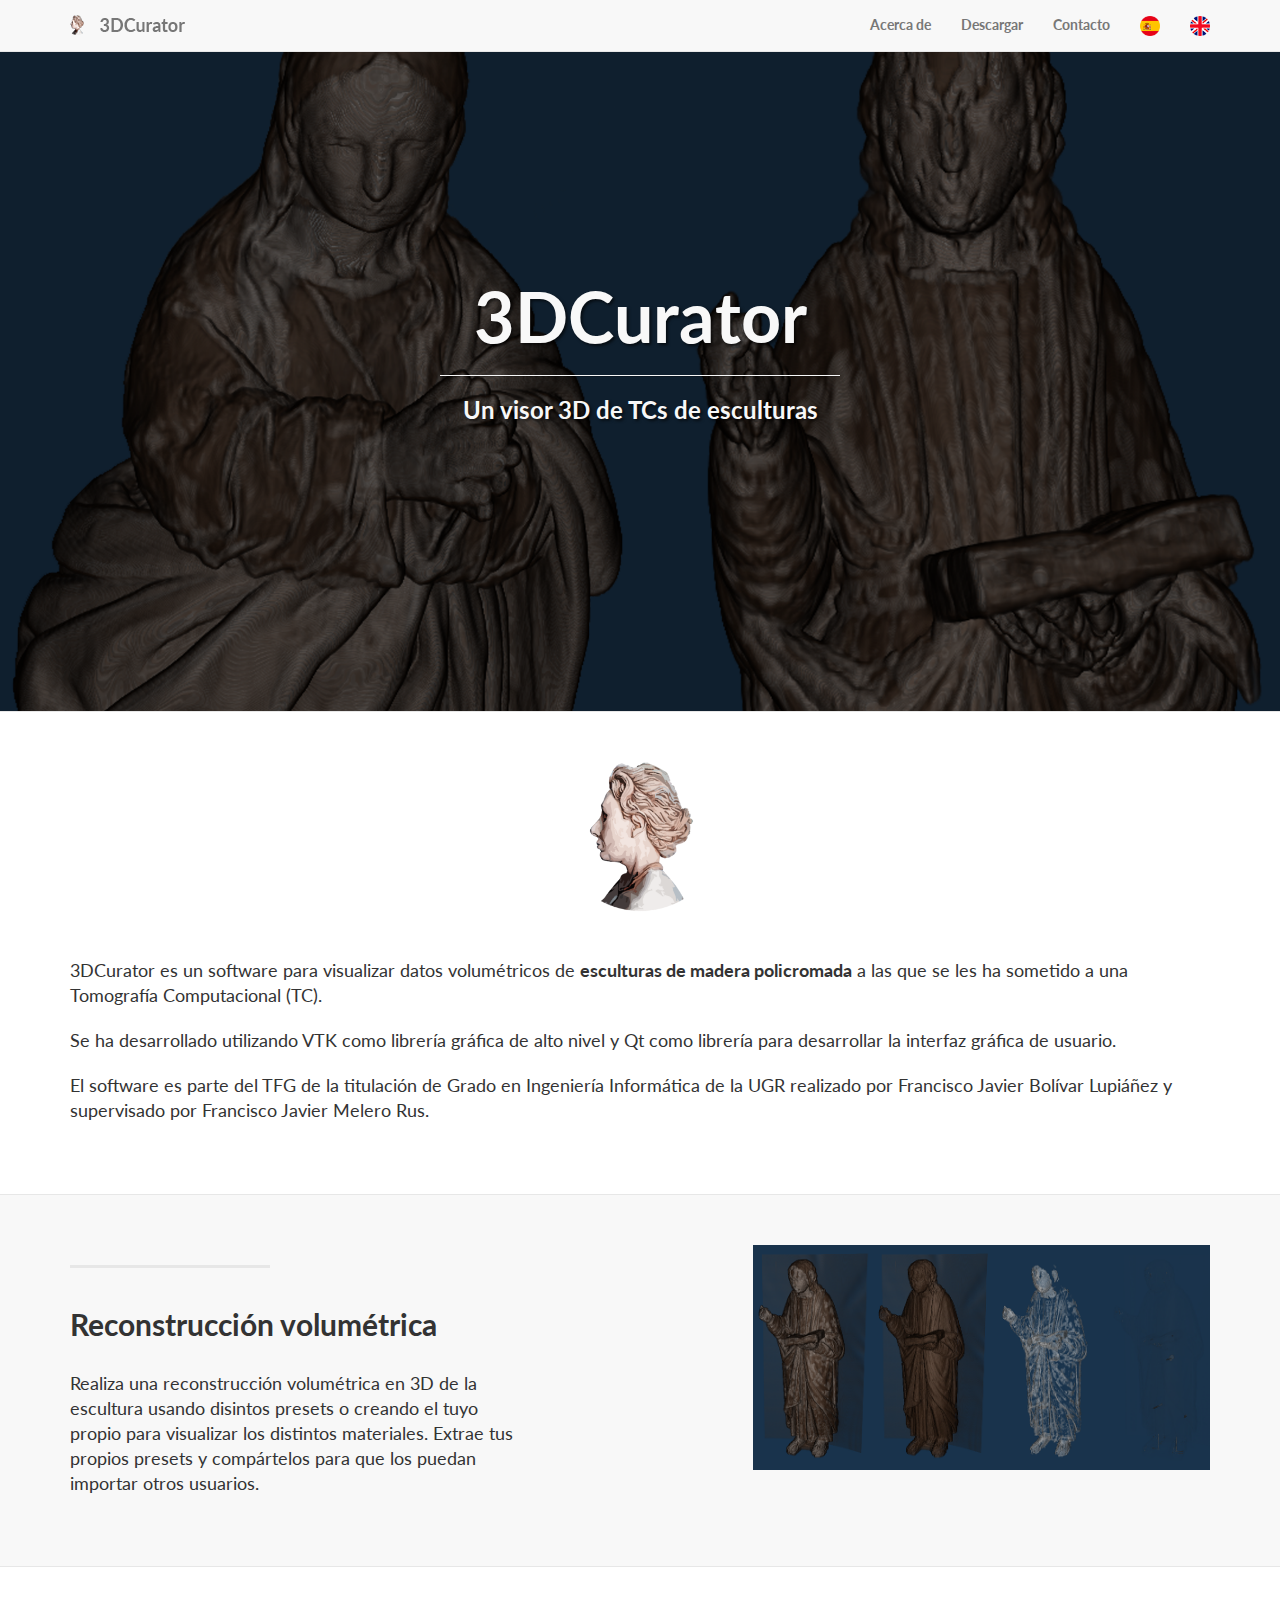
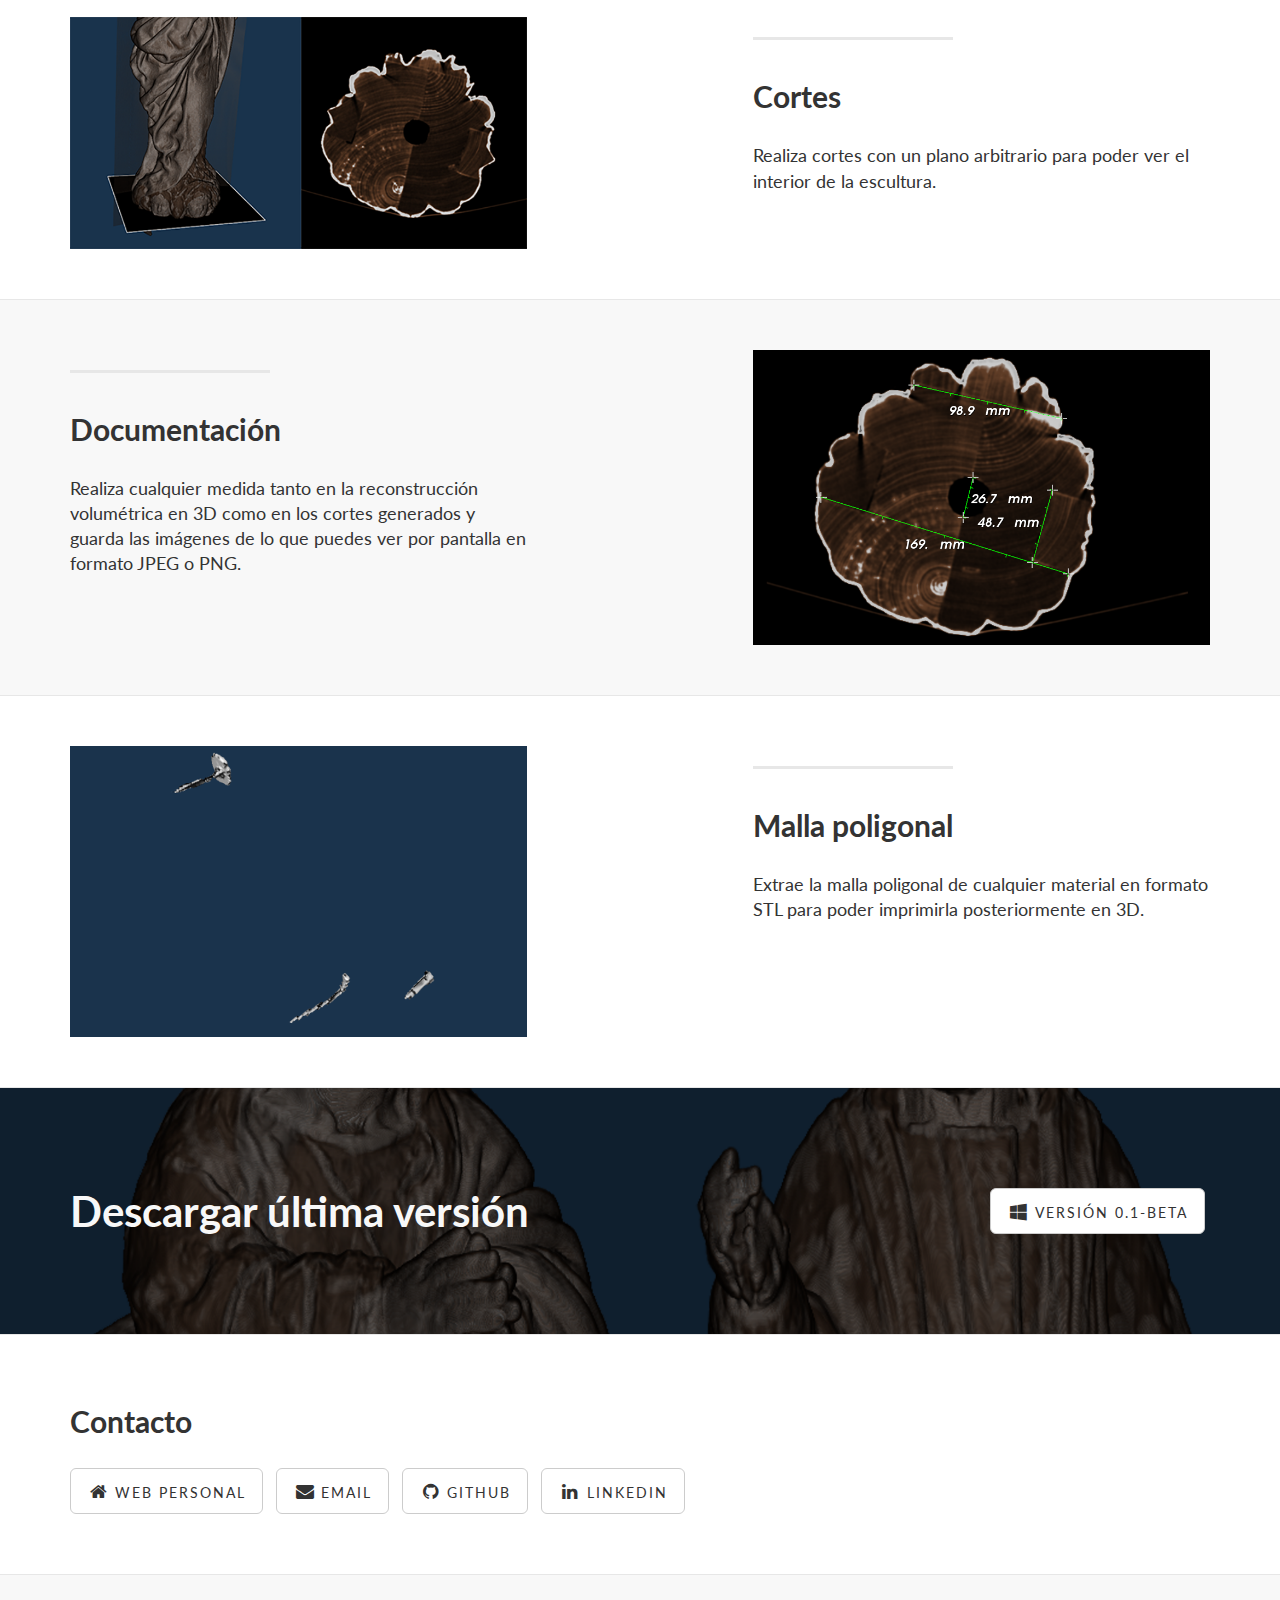
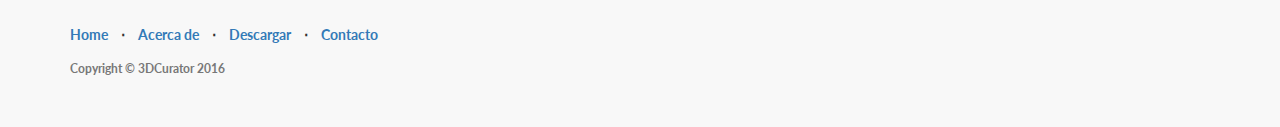
==== commit 59076a70: "Pequeña mejora" ====
--- a/index.html
+++ b/index.html
@@ -2,7 +2,7 @@
 <head>
   <meta name="description" content="">
   <meta name="author" content="">
-  <meta http-equiv="refresh" content="0; url=./es-ES/index.html">
+  <meta http-equiv="refresh" content="0; url=./es-ES/">
   <title>3DCurator</title>
   <link href="../img/icon.png" rel="icon" sizes="192x192">
 </head>
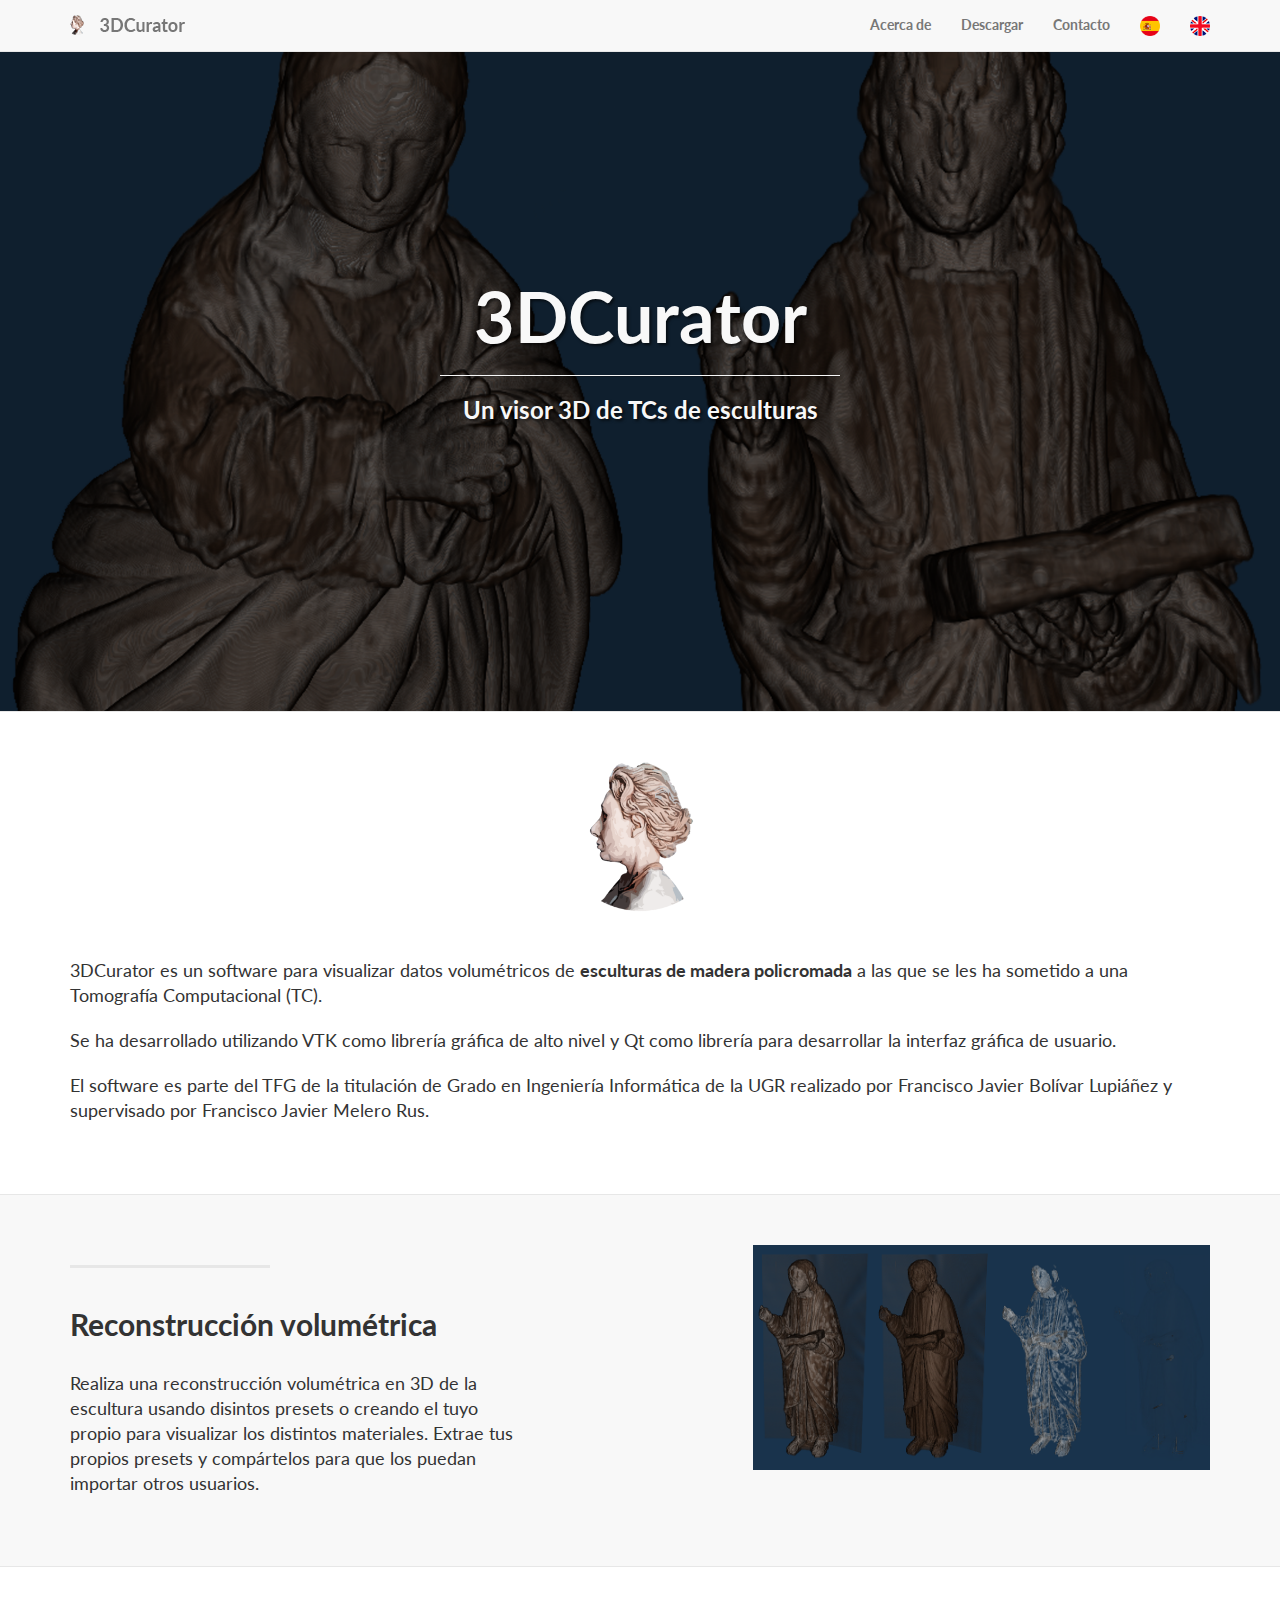
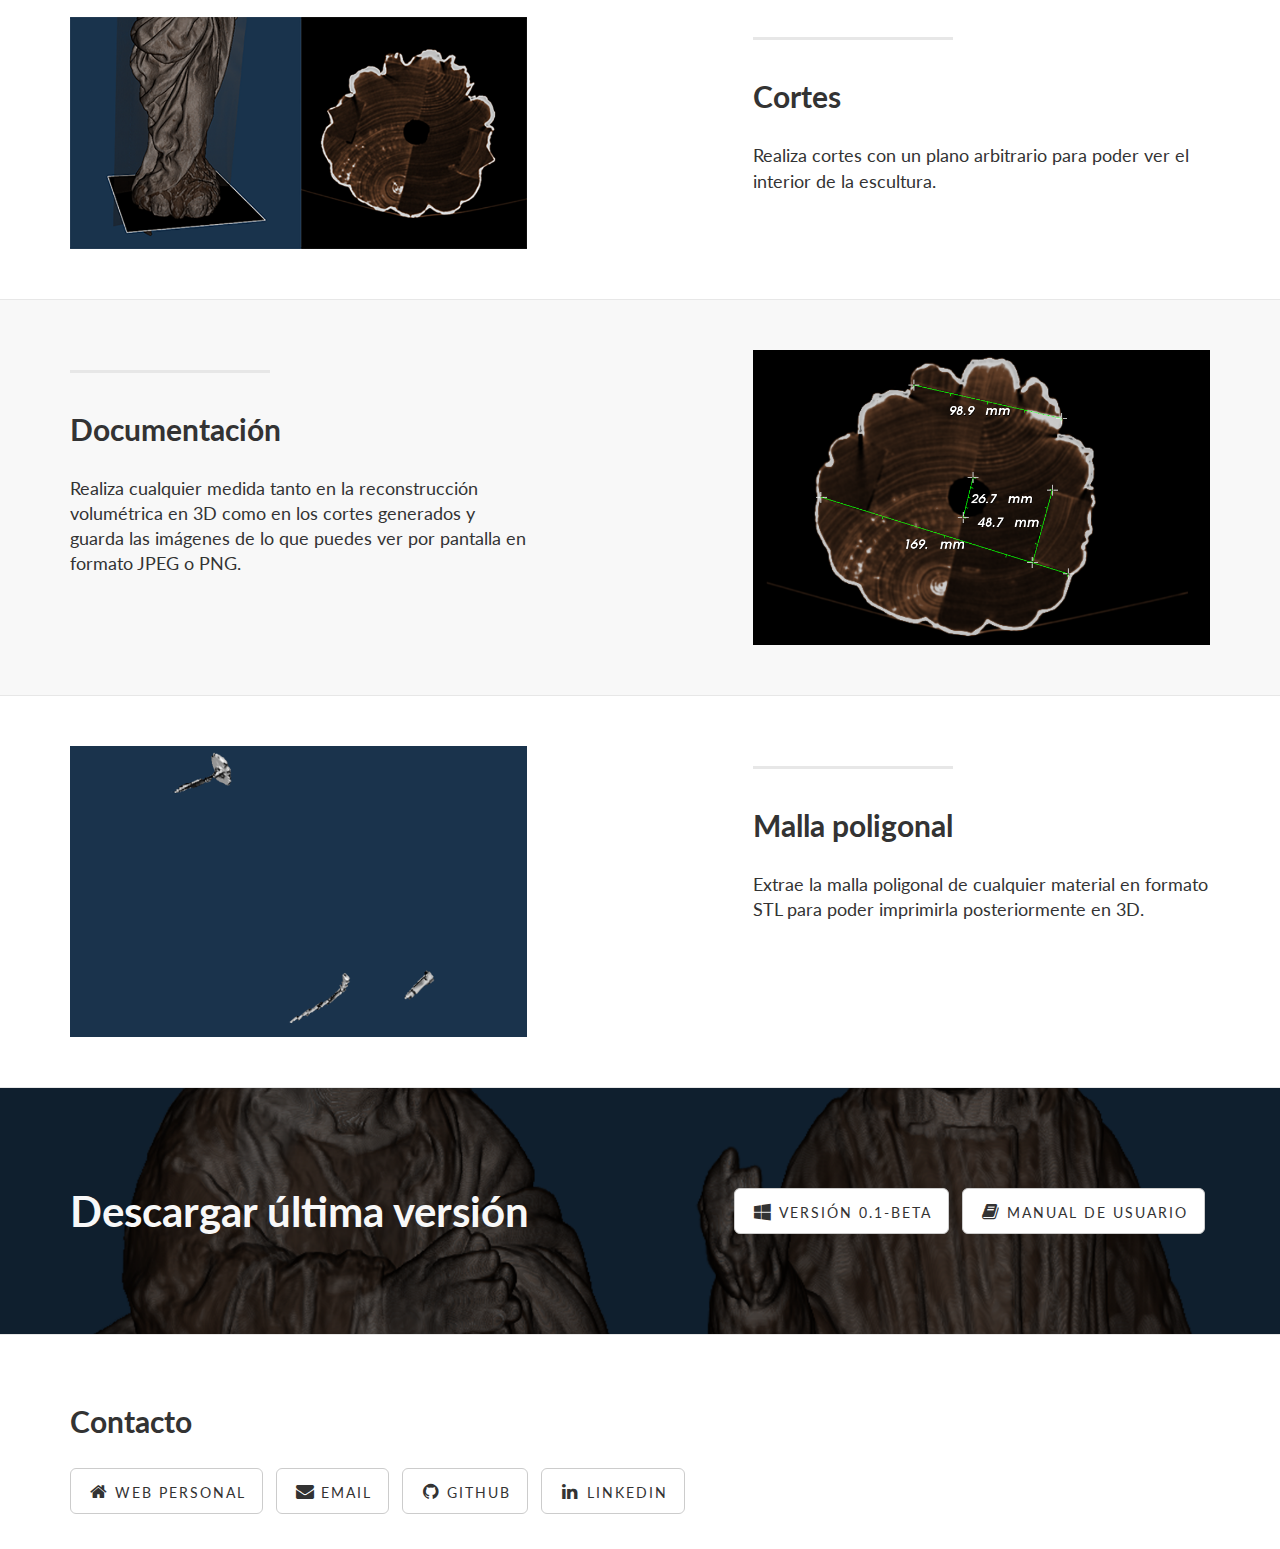
==== commit 2bd332ff: "Google Analytics 2" ====
--- a/index.html
+++ b/index.html
@@ -5,6 +5,14 @@
   <meta http-equiv="refresh" content="0; url=./es-ES/">
   <title>3DCurator</title>
   <link href="../img/icon.png" rel="icon" sizes="192x192">
+  <script>
+    (function(i,s,o,g,r,a,m){i['GoogleAnalyticsObject']=r;i[r]=i[r]||function(){
+    (i[r].q=i[r].q||[]).push(arguments)},i[r].l=1*new Date();a=s.createElement(o),
+    m=s.getElementsByTagName(o)[0];a.async=1;a.src=g;m.parentNode.insertBefore(a,m)
+    })(window,document,'script','https://www.google-analytics.com/analytics.js','ga');
+    ga('create', 'UA-84703189-1', 'auto');
+    ga('send', 'pageview');
+  </script>
 </head>
 <body>
 </body>
